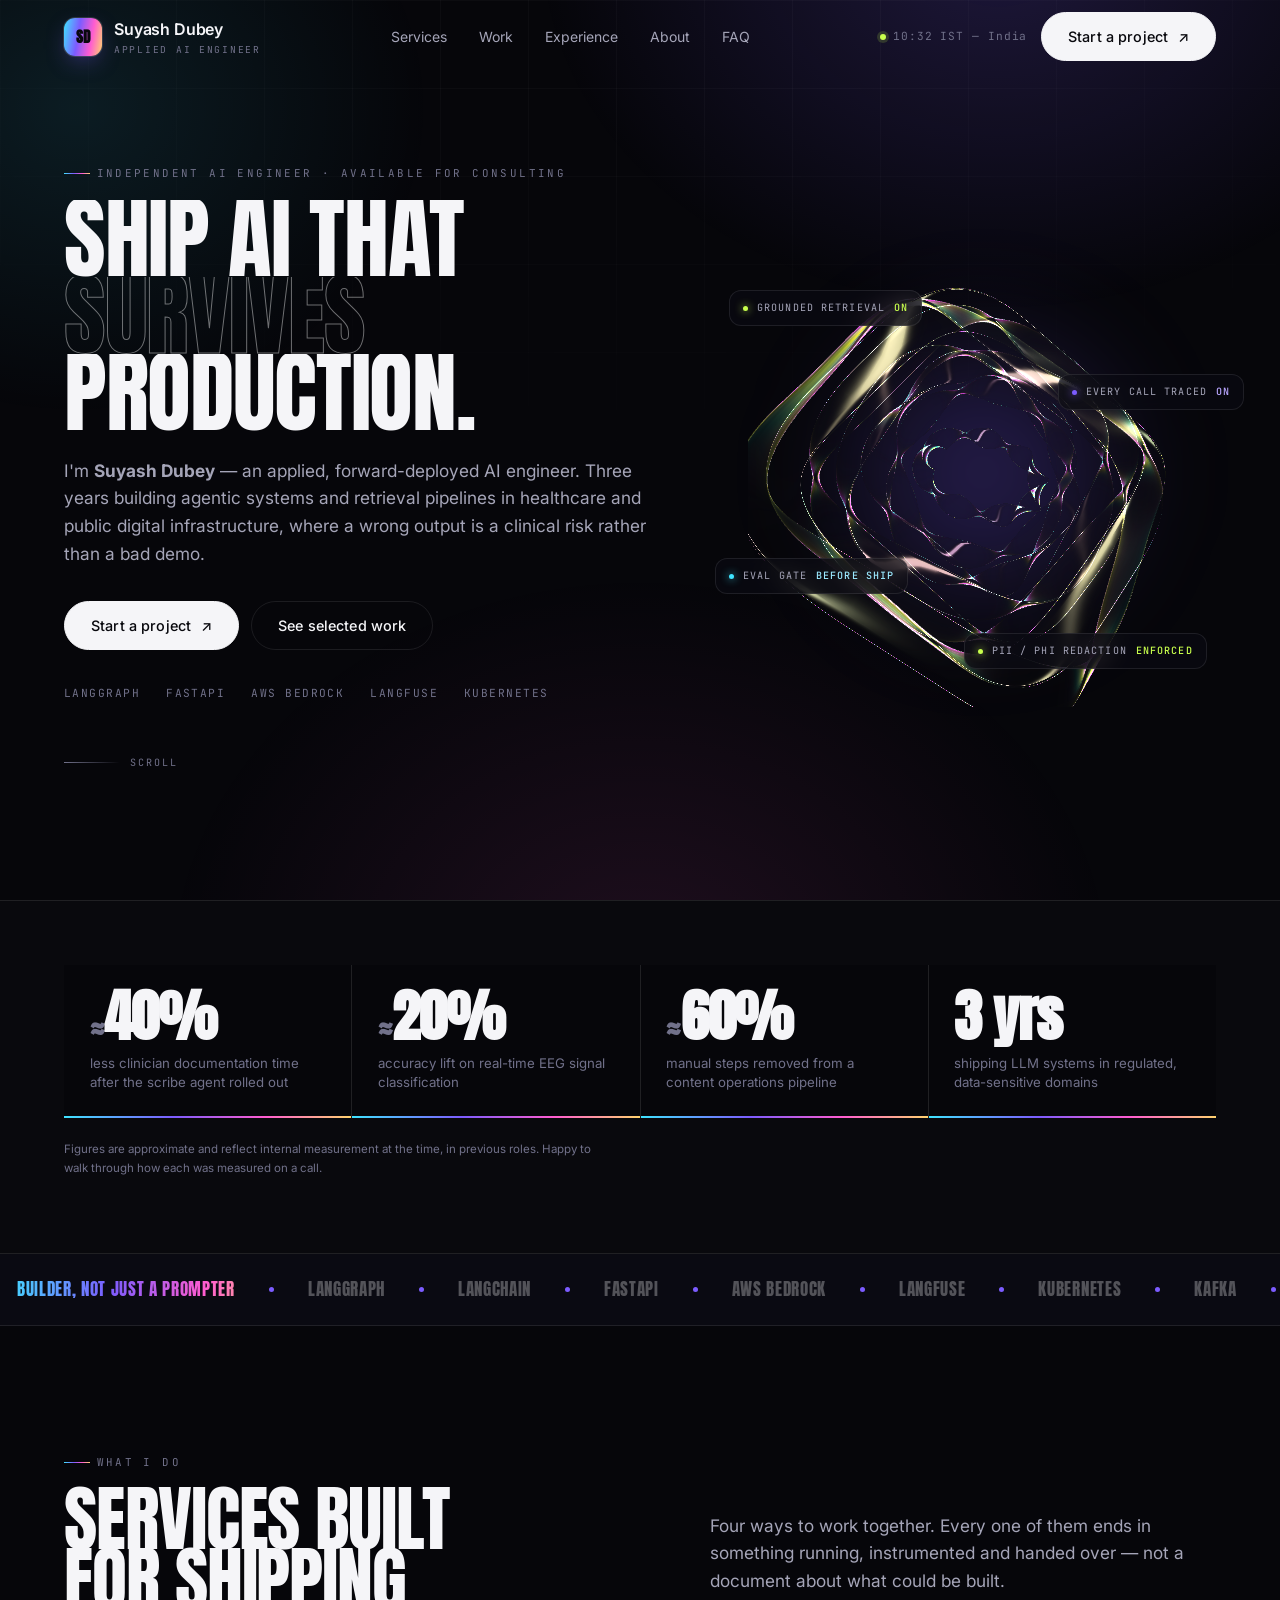
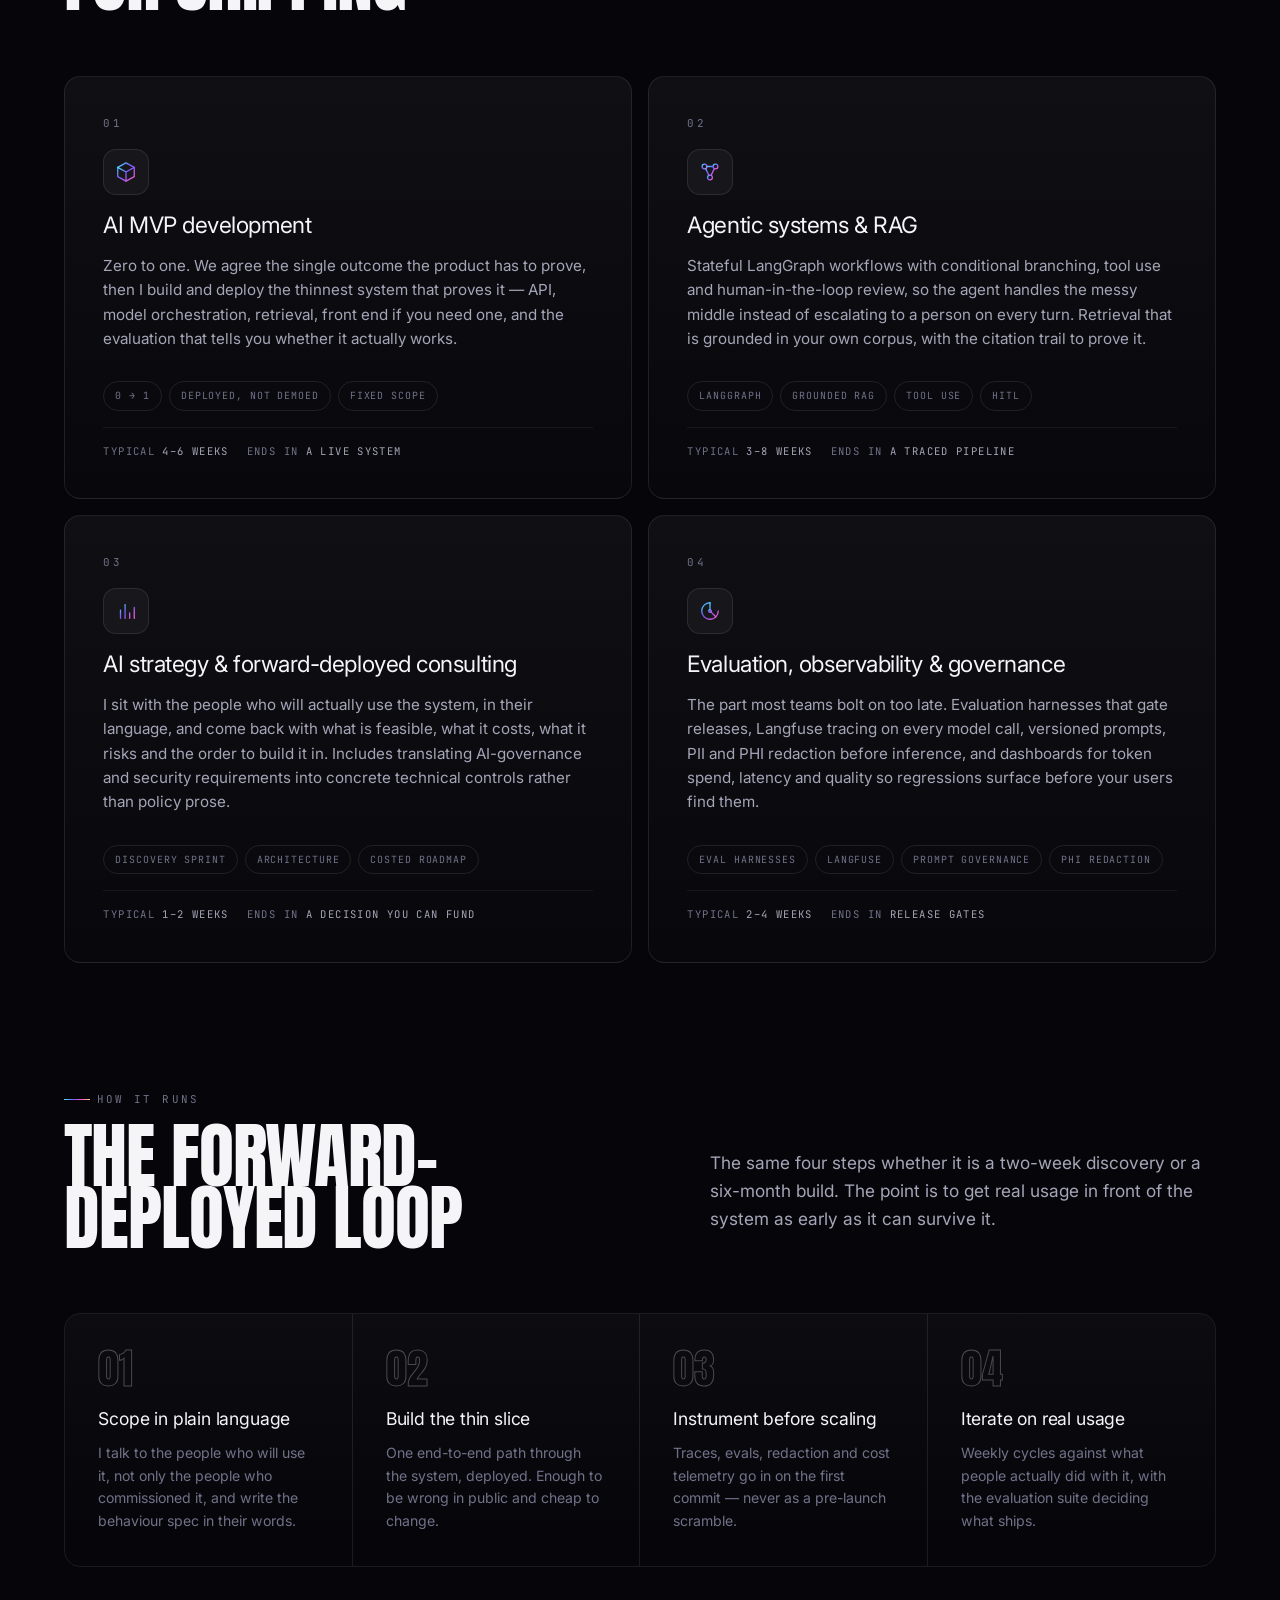
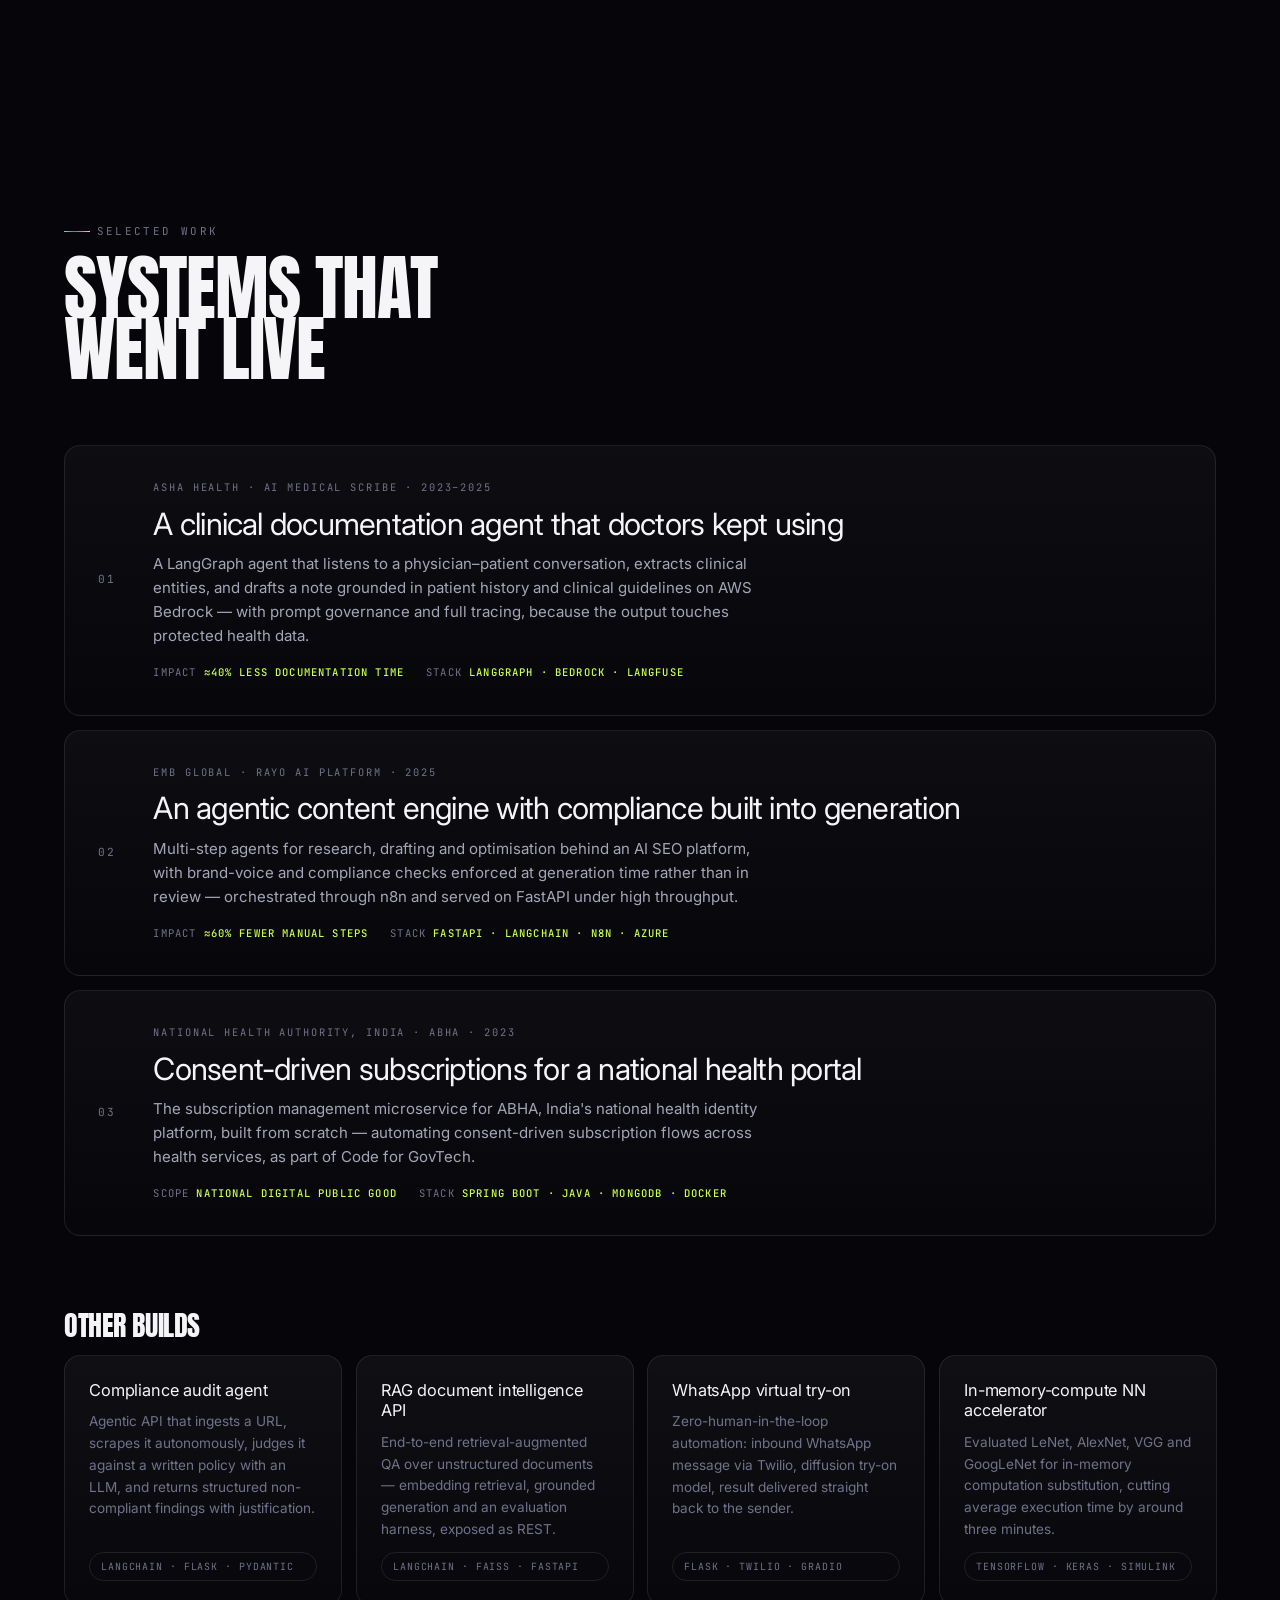
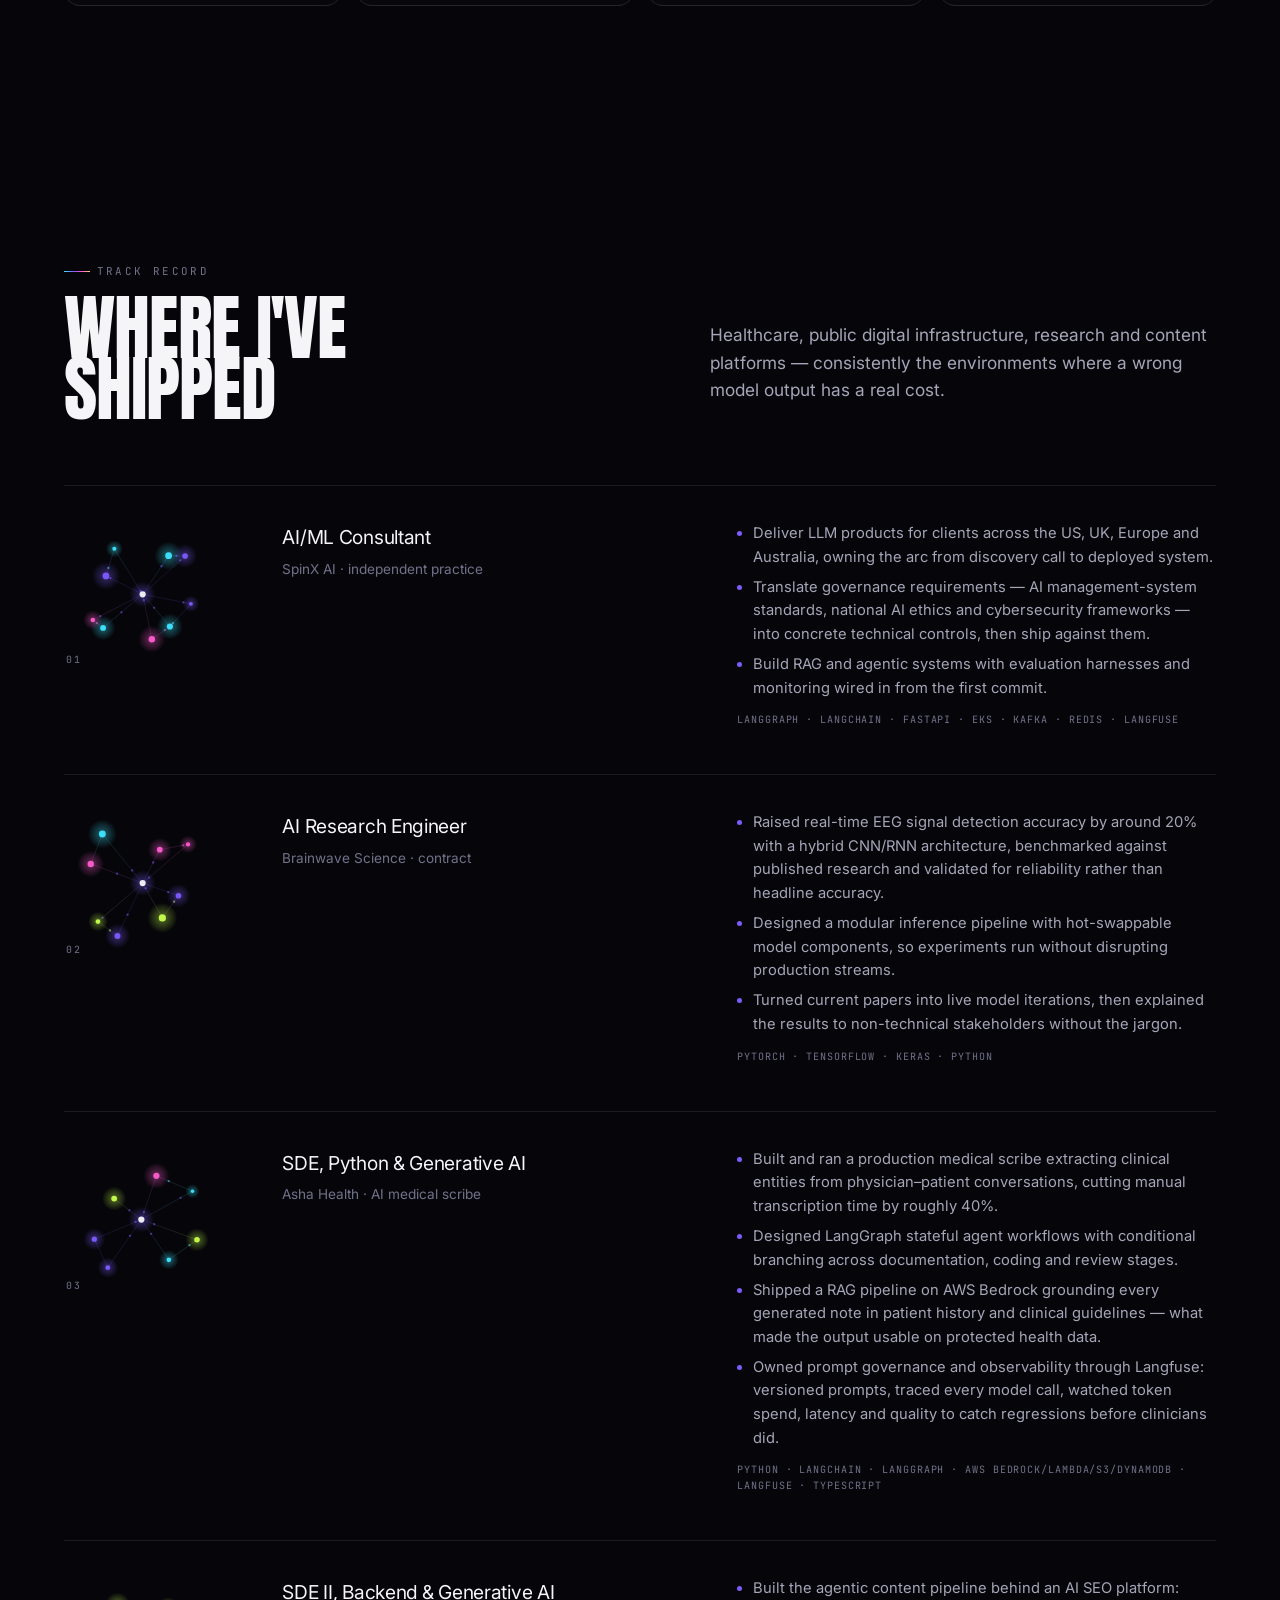
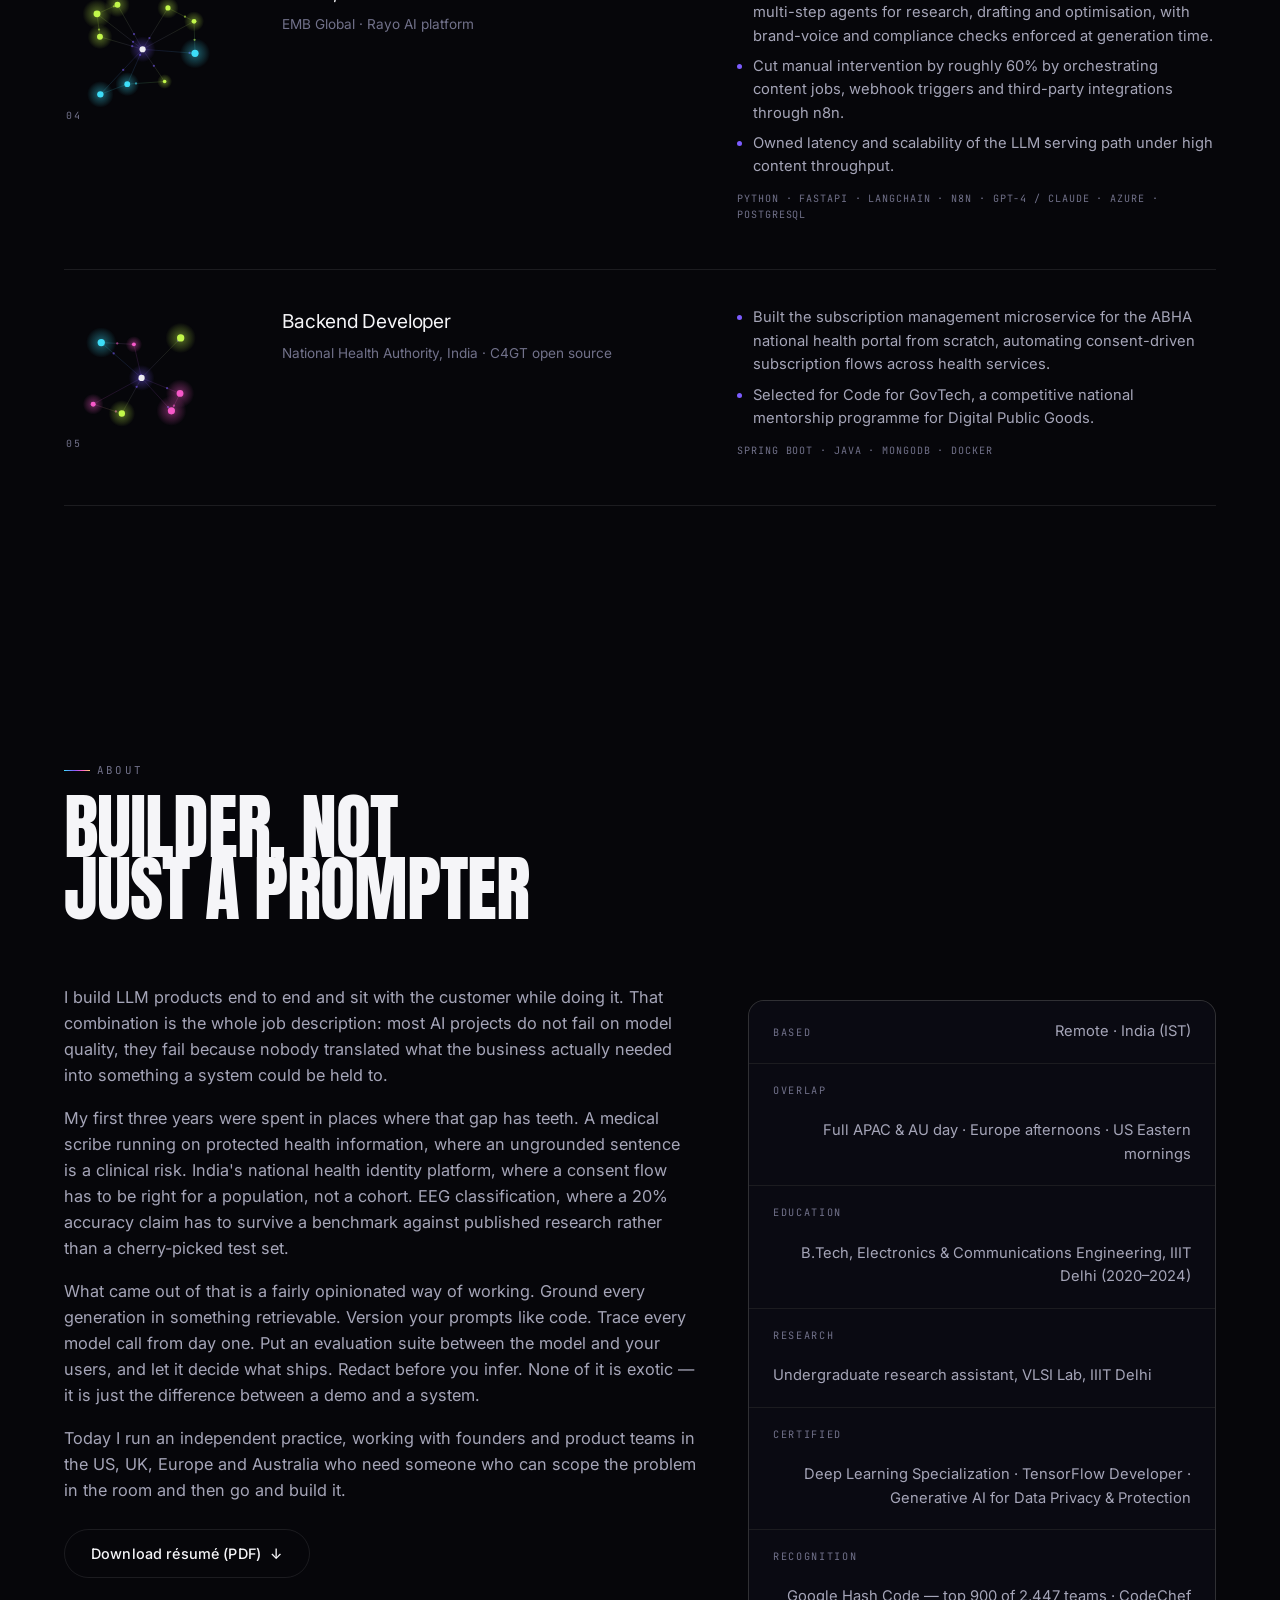
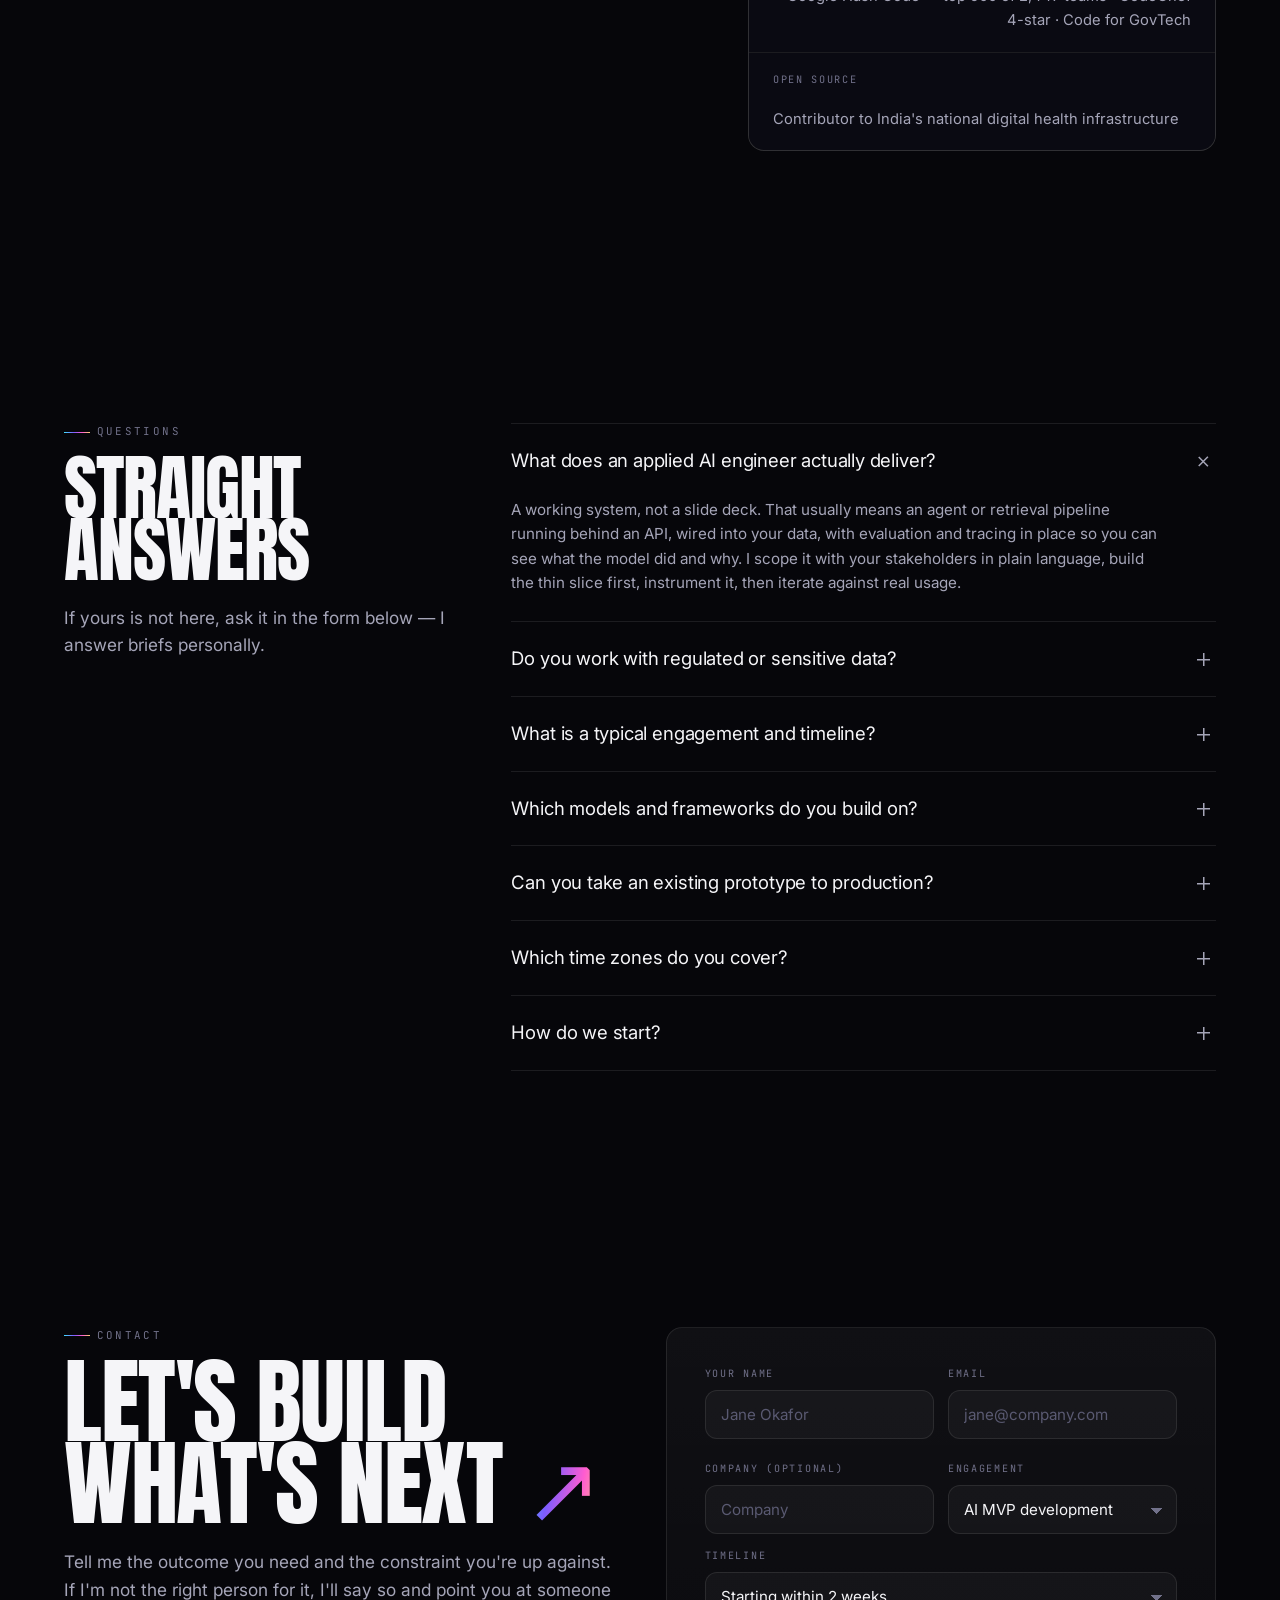
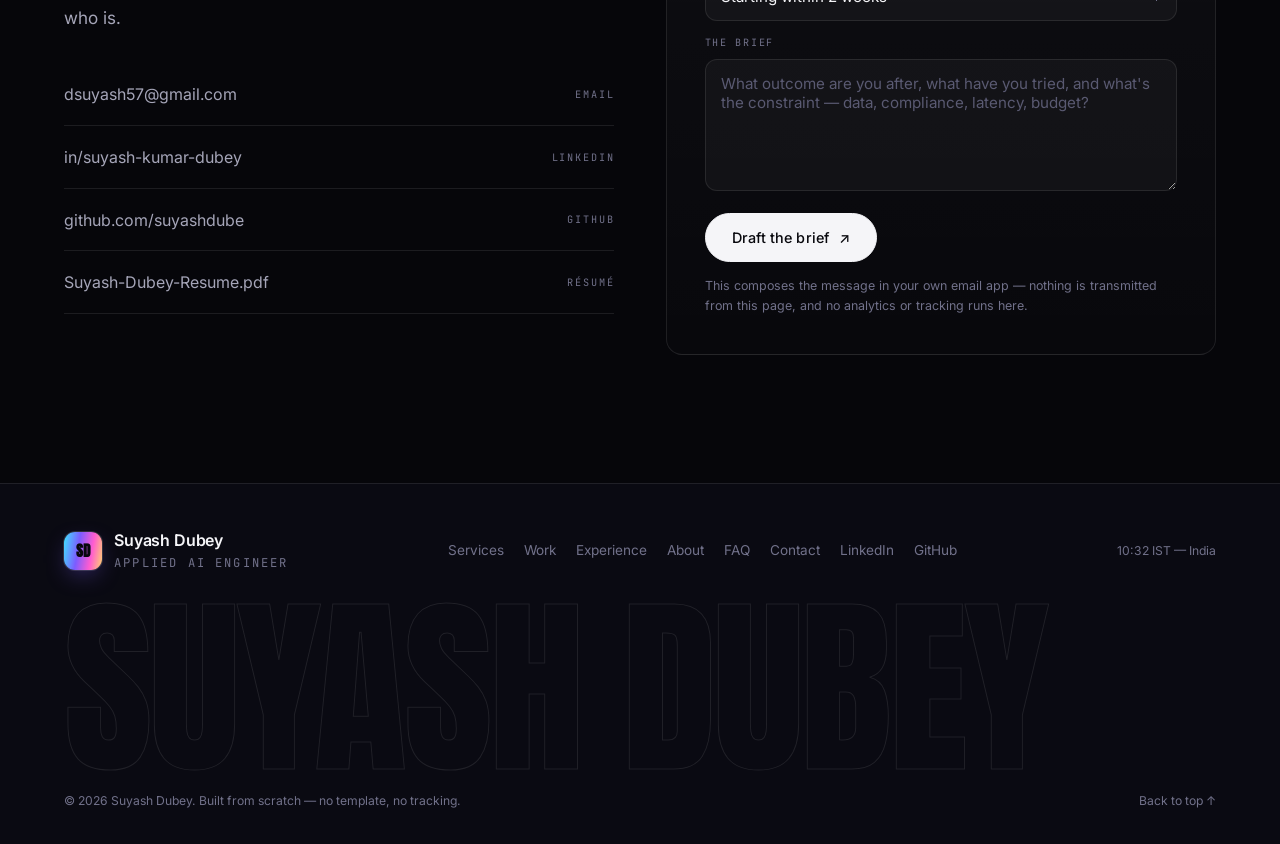
==== index.html @ 044ad674 "Personal portfolio and AI consulting site Static site, no framework or build step. WebGL hero with a" ====
<!doctype html>
<html lang="en">
<head>
<meta charset="utf-8">
<script>document.documentElement.classList.add('js')</script>
<meta name="viewport" content="width=device-width, initial-scale=1, viewport-fit=cover">
<title>Suyash Dubey — Applied AI Engineer &amp; AI Consultant</title>
<meta name="description" content="Applied AI engineer and independent consultant. I build agentic systems, RAG pipelines and AI MVPs that survive production — LangGraph, FastAPI, AWS Bedrock.">
<link rel="canonical" href="https://suyashdubey.com/">
<meta name="author" content="Suyash Dubey">
<meta name="robots" content="index, follow, max-image-preview:large, max-snippet:-1">
<meta name="theme-color" content="#06060a">

<meta property="og:type" content="website">
<meta property="og:site_name" content="Suyash Dubey">
<meta property="og:title" content="Suyash Dubey — Applied AI Engineer &amp; AI Consultant">
<meta property="og:description" content="I build agentic systems, RAG pipelines and AI MVPs that survive production. Three years shipping LLM systems in healthcare and public digital infrastructure.">
<meta property="og:url" content="https://suyashdubey.com/">
<meta property="og:image" content="https://suyashdubey.com/assets/img/og.png">
<meta property="og:image:width" content="1200">
<meta property="og:image:height" content="630">
<meta property="og:locale" content="en_US">
<meta name="twitter:card" content="summary_large_image">
<meta name="twitter:title" content="Suyash Dubey — Applied AI Engineer &amp; AI Consultant">
<meta name="twitter:description" content="Agentic systems, RAG pipelines and AI MVPs that survive production. LangGraph · FastAPI · AWS Bedrock · Langfuse.">
<meta name="twitter:image" content="https://suyashdubey.com/assets/img/og.png">

<link rel="icon" href="/assets/img/favicon.svg" type="image/svg+xml">
<link rel="apple-touch-icon" href="/assets/img/favicon.svg">
<link rel="preconnect" href="https://fonts.googleapis.com">
<link rel="preconnect" href="https://fonts.gstatic.com" crossorigin>
<link href="https://fonts.googleapis.com/css2?family=Anton&family=Inter:wght@400;500;600&family=JetBrains+Mono:wght@400;500&display=swap" rel="stylesheet">
<link rel="stylesheet" href="/assets/css/styles.css">

<script type="application/ld+json">
{
  "@context": "https://schema.org",
  "@graph": [
    {
      "@type": "Person",
      "@id": "https://suyashdubey.com/#person",
      "name": "Suyash Dubey",
      "alternateName": "Suyash Kumar Dubey",
      "givenName": "Suyash",
      "familyName": "Dubey",
      "jobTitle": "Applied / Forward-Deployed AI Engineer",
      "description": "Applied AI engineer and independent consultant building agentic systems, RAG pipelines and production LLM products.",
      "email": "mailto:dsuyash57@gmail.com",
      "url": "https://suyashdubey.com/",
      "image": "https://suyashdubey.com/assets/img/og.png",
      "sameAs": [
        "https://www.linkedin.com/in/suyash-kumar-dubey-410533211",
        "https://github.com/suyashdube"
      ],
      "alumniOf": {
        "@type": "CollegeOrUniversity",
        "name": "Indraprastha Institute of Information Technology, Delhi (IIIT Delhi)"
      },
      "knowsAbout": [
        "Large language models","AI agents","LangGraph","LangChain","Retrieval-augmented generation",
        "LLM evaluation","LLM observability","AWS Bedrock","FastAPI","Kubernetes","Prompt engineering",
        "AI governance","Healthcare AI"
      ],
      "worksFor": { "@type": "Organization", "name": "SpinX AI" },
      "address": { "@type": "PostalAddress", "addressCountry": "IN" }
    },
    {
      "@type": "WebSite",
      "@id": "https://suyashdubey.com/#website",
      "url": "https://suyashdubey.com/",
      "name": "Suyash Dubey — Applied AI Engineer",
      "inLanguage": "en",
      "publisher": { "@id": "https://suyashdubey.com/#person" }
    },
    {
      "@type": "ProfilePage",
      "@id": "https://suyashdubey.com/#profilepage",
      "url": "https://suyashdubey.com/",
      "name": "Suyash Dubey — Applied AI Engineer & AI Consultant",
      "dateModified": "2026-09-13",
      "isPartOf": { "@id": "https://suyashdubey.com/#website" },
      "mainEntity": { "@id": "https://suyashdubey.com/#person" }
    },
    {
      "@type": "ProfessionalService",
      "@id": "https://suyashdubey.com/#practice",
      "name": "Suyash Dubey — AI engineering practice",
      "description": "Independent AI engineering and consulting: AI MVP development, agentic systems and RAG, AI strategy, and LLM evaluation, observability and governance.",
      "url": "https://suyashdubey.com/#services",
      "email": "mailto:dsuyash57@gmail.com",
      "founder": { "@id": "https://suyashdubey.com/#person" },
      "areaServed": ["US","GB","EU","AU","IN","AE"],
      "availableLanguage": "en",
      "hasOfferCatalog": {
        "@type": "OfferCatalog",
        "name": "AI engineering services",
        "itemListElement": [
          { "@type": "Offer", "itemOffered": { "@type": "Service", "name": "AI MVP development", "serviceType": "AI product development", "description": "Scope, build and ship a working AI product — typically a 4 to 6 week zero-to-one engagement ending in a deployed system." } },
          { "@type": "Offer", "itemOffered": { "@type": "Service", "name": "Agentic systems and RAG engineering", "serviceType": "AI systems engineering", "description": "LangGraph state machines, tool use, human-in-the-loop review and retrieval pipelines grounded in your own data." } },
          { "@type": "Offer", "itemOffered": { "@type": "Service", "name": "AI strategy and forward-deployed consulting", "serviceType": "AI consulting", "description": "Discovery with the people who will use the system, feasibility assessment, architecture and a sequenced roadmap." } },
          { "@type": "Offer", "itemOffered": { "@type": "Service", "name": "LLM evaluation, observability and governance", "serviceType": "AI assurance", "description": "Evaluation harnesses, tracing, prompt versioning, PII and PHI redaction, and governance requirements translated into technical controls." } }
        ]
      }
    },
    {
      "@type": "FAQPage",
      "@id": "https://suyashdubey.com/#faq",
      "isPartOf": { "@id": "https://suyashdubey.com/#website" },
      "mainEntity": [
        { "@type": "Question", "name": "What does an applied AI engineer actually deliver?",
          "acceptedAnswer": { "@type": "Answer", "text": "A working system, not a slide deck. That usually means an agent or retrieval pipeline running behind an API, wired into your data, with evaluation and tracing in place so you can see what the model did and why. I scope it with your stakeholders in plain language, build the thin slice first, instrument it, then iterate against real usage." } },
        { "@type": "Question", "name": "Do you work with regulated or sensitive data?",
          "acceptedAnswer": { "@type": "Answer", "text": "Yes. I spent two years on a production medical scribe operating on protected health information, and contributed to India's national digital health infrastructure through Code for GovTech. In practice that means grounding every generated output in a retrievable source, redacting PII and PHI before it reaches a model, versioning prompts, tracing every call, and agreeing the regulatory and security constraints in writing at the start of the engagement." } },
        { "@type": "Question", "name": "What is a typical engagement and timeline?",
          "acceptedAnswer": { "@type": "Answer", "text": "Three shapes. A one to two week discovery sprint that ends in an architecture and a costed roadmap. A four to six week MVP build that ends in a deployed system your users can touch. Or an ongoing fractional engagement, typically two to three days a week, embedded with your team." } },
        { "@type": "Question", "name": "Which models and frameworks do you build on?",
          "acceptedAnswer": { "@type": "Answer", "text": "LangGraph and LangChain for orchestration, FastAPI for serving, AWS Bedrock or a direct provider API for inference, FAISS or Chroma for retrieval, and Langfuse for tracing and evaluation. I stay provider-neutral — Anthropic, OpenAI and open-weight models all have a place, and the choice should follow the evaluation results rather than the other way round." } },
        { "@type": "Question", "name": "Can you take an existing prototype to production?",
          "acceptedAnswer": { "@type": "Answer", "text": "That is most of the work I get asked for. The usual gaps are the same: no evaluation harness, no tracing, prompts that live in application code, retrieval that is not grounded, and no plan for cost or latency under load. I close those gaps and put the serving path on infrastructure that can carry it — Kubernetes, Kafka and Redis when the load genuinely demands them." } },
        { "@type": "Question", "name": "Which time zones do you cover?",
          "acceptedAnswer": { "@type": "Answer", "text": "I work remotely from India on IST. That gives a full overlap with the APAC and Australian working day, a comfortable overlap with Europe, and US Eastern mornings. Clients in the US, UK, Europe and Australia have all worked in that rhythm." } },
        { "@type": "Question", "name": "How do we start?",
          "acceptedAnswer": { "@type": "Answer", "text": "Send a short brief through the form on this page or email dsuyash57@gmail.com. If it looks like a fit, we take a 30 minute call to pressure-test the problem, and I come back with a proposed scope, a timeline and a fixed price for the first phase." } }
      ]
    }
  ]
}
</script>
</head>
<body>
<a class="skip" href="#main">Skip to content</a>
<div class="progress" aria-hidden="true"></div>

<svg width="0" height="0" style="position:absolute" aria-hidden="true" focusable="false">
  <defs>
    <linearGradient id="irisStroke" x1="0" y1="0" x2="1" y2="1">
      <stop offset="0%" stop-color="#3fe4ff"/><stop offset="45%" stop-color="#7c5cff"/><stop offset="100%" stop-color="#ff5cd0"/>
    </linearGradient>
  </defs>
</svg>

<header class="nav">
  <div class="wrap nav__in">
    <a class="brand" href="/" aria-label="Suyash Dubey — home">
      <span class="mono-badge" aria-hidden="true">SD</span>
      <span>Suyash Dubey<small>Applied AI Engineer</small></span>
    </a>
    <nav class="nav__links" aria-label="Primary">
      <a href="#services">Services</a>
      <a href="#work">Work</a>
      <a href="#experience">Experience</a>
      <a href="#about">About</a>
      <a href="#faq">FAQ</a>
    </nav>
    <div class="nav__cta">
      <span class="clock"><i aria-hidden="true"></i><span data-clock>India (IST)</span></span>
      <a class="btn btn--solid" href="#contact"><span>Start a project</span><span class="arw" aria-hidden="true">↗</span></a>
      <button class="nav__toggle" type="button" aria-label="Menu" aria-expanded="false" aria-controls="primary-nav">
        <span></span><span></span><span></span>
      </button>
    </div>
  </div>
</header>

<main id="main">

<!-- ============================ HERO ============================ -->
<section class="hero">
  <div class="wrap hero__grid">
    <div class="hero__copy">
      <p class="eyebrow">Independent AI engineer · Available for consulting</p>
      <h1 class="display">
        <span class="ln"><i>Ship AI that</i></span>
        <span class="ln"><i class="dim">survives</i></span>
        <span class="ln"><i>production.</i></span>
      </h1>
      <p class="lead hero__sub">
        I'm <strong>Suyash Dubey</strong> — an applied, forward-deployed AI engineer. Three years
        building agentic systems and retrieval pipelines in healthcare and public digital
        infrastructure, where a wrong output is a clinical risk rather than a bad demo.
      </p>
      <div class="btn-row">
        <a class="btn btn--solid" href="#contact"><span>Start a project</span><span class="arw" aria-hidden="true">↗</span></a>
        <a class="btn btn--ghost" href="#work"><span>See selected work</span></a>
      </div>
      <p class="hero__meta">
        <span>LangGraph</span><span>FastAPI</span><span>AWS Bedrock</span><span>Langfuse</span><span>Kubernetes</span>
      </p>
      <p class="cue" aria-hidden="true"><s></s> Scroll</p>
    </div>

    <div class="stage" data-prism data-mode="loading">
      <canvas aria-hidden="true"></canvas>
      <svg class="fallback" viewBox="0 0 600 600" role="img" aria-label="Abstract iridescent form of nested rotating rings, representing layered AI systems.">
        <defs>
          <linearGradient id="fg1" x1="0" y1="0" x2="1" y2="1">
            <stop offset="0%" stop-color="#3fe4ff"/><stop offset="50%" stop-color="#7c5cff"/><stop offset="100%" stop-color="#ff5cd0"/>
          </linearGradient>
          <linearGradient id="fg2" x1="1" y1="0" x2="0" y2="1">
            <stop offset="0%" stop-color="#ffd36e"/><stop offset="55%" stop-color="#ff5cd0"/><stop offset="100%" stop-color="#7c5cff"/>
          </linearGradient>
          <radialGradient id="fgGlow" cx="50%" cy="50%" r="50%">
            <stop offset="0%" stop-color="#7c5cff" stop-opacity=".45"/><stop offset="100%" stop-color="#7c5cff" stop-opacity="0"/>
          </radialGradient>
        </defs>
        <circle cx="300" cy="300" r="240" fill="url(#fgGlow)"/>
        <g fill="none" stroke-linecap="round">
          <g data-spin="1"><rect x="80" y="80" width="440" height="440" rx="150" stroke="url(#fg1)" stroke-width="10" opacity=".95"/></g>
          <g data-spin="-1.25"><rect x="112" y="112" width="376" height="376" rx="128" stroke="url(#fg2)" stroke-width="9" opacity=".9"/></g>
          <g data-spin="1.6"><rect x="146" y="146" width="308" height="308" rx="105" stroke="url(#fg1)" stroke-width="8" opacity=".85"/></g>
          <g data-spin="-2"><rect x="180" y="180" width="240" height="240" rx="82" stroke="url(#fg2)" stroke-width="7" opacity=".8"/></g>
          <g data-spin="2.5"><rect x="212" y="212" width="176" height="176" rx="60" stroke="url(#fg1)" stroke-width="6" opacity=".75"/></g>
          <g data-spin="-3.1"><rect x="244" y="244" width="112" height="112" rx="38" stroke="url(#fg2)" stroke-width="5" opacity=".7"/></g>
        </g>
      </svg>

      <span class="chip float">Grounded retrieval <b>on</b></span>
      <span class="chip chip--v float">Every call traced <b>on</b></span>
      <span class="chip chip--c float">Eval gate <b>before ship</b></span>
      <span class="chip float">PII / PHI redaction <b>enforced</b></span>
    </div>
  </div>
</section>

<!-- ============================ METRICS ============================ -->
<section class="metrics" style="padding-block:0" aria-label="Selected outcomes">
  <div class="wrap">
    <div class="metrics__grid">
      <div class="metric rv">
        <b><em>≈</em><span data-count="40" data-suffix="%">0%</span></b>
        <p>less clinician documentation time after the scribe agent rolled out</p>
      </div>
      <div class="metric rv rv-d1">
        <b><em>≈</em><span data-count="20" data-suffix="%">0%</span></b>
        <p>accuracy lift on real-time EEG signal classification</p>
      </div>
      <div class="metric rv rv-d2">
        <b><em>≈</em><span data-count="60" data-suffix="%">0%</span></b>
        <p>manual steps removed from a content operations pipeline</p>
      </div>
      <div class="metric rv rv-d3">
        <b><span data-count="3" data-suffix="">0</span> yrs</b>
        <p>shipping LLM systems in regulated, data-sensitive domains</p>
      </div>
    </div>
    <p class="footnote">Figures are approximate and reflect internal measurement at the time, in previous roles. Happy to walk through how each was measured on a call.</p>
  </div>
</section>

<!-- ============================ MARQUEE ============================ -->
<div class="marquee" aria-hidden="true">
  <div class="marquee__track">
    <span class="hi">Builder, not just a prompter</span><span>LangGraph</span><span>LangChain</span><span>FastAPI</span>
    <span>AWS Bedrock</span><span>Langfuse</span><span>Kubernetes</span><span>Kafka</span><span>PyTorch</span>
    <span>Terraform</span><span>Redis</span><span>PostgreSQL</span><span>n8n</span><span>CrewAI</span><span>FAISS</span>
  </div>
</div>

<!-- ============================ SERVICES ============================ -->
<section id="services" aria-labelledby="services-h">
  <div class="wrap">
    <div class="sec-head">
      <div>
        <p class="eyebrow rv">What I do</p>
        <h2 class="display rv rv-d1" id="services-h">Services built<br>for shipping</h2>
      </div>
      <p class="lead rv rv-d2">Four ways to work together. Every one of them ends in something running, instrumented and handed over — not a document about what could be built.</p>
    </div>

    <div class="svc">
      <article class="card card--tilt svc__item rv">
        <span class="svc__n">01</span>
        <span class="svc__ico" aria-hidden="true"><svg viewBox="0 0 24 24"><path d="M12 2 3 7v10l9 5 9-5V7z"/><path d="M12 22V12M3 7l9 5 9-5"/></svg></span>
        <h3>AI MVP development</h3>
        <p>Zero to one. We agree the single outcome the product has to prove, then I build and deploy the thinnest system that proves it — API, model orchestration, retrieval, front end if you need one, and the evaluation that tells you whether it actually works.</p>
        <div class="tags"><span class="tag">0 → 1</span><span class="tag">Deployed, not demoed</span><span class="tag">Fixed scope</span></div>
        <div class="svc__meta"><span>Typical <b>4–6 weeks</b></span><span>Ends in <b>a live system</b></span></div>
      </article>

      <article class="card card--tilt svc__item rv rv-d1">
        <span class="svc__n">02</span>
        <span class="svc__ico" aria-hidden="true"><svg viewBox="0 0 24 24"><circle cx="6" cy="6" r="2.6"/><circle cx="18" cy="6" r="2.6"/><circle cx="12" cy="18" r="2.6"/><path d="M8.6 6h6.8M7.3 8.3 10.8 15.7M16.7 8.3 13.2 15.7"/></svg></span>
        <h3>Agentic systems &amp; RAG</h3>
        <p>Stateful LangGraph workflows with conditional branching, tool use and human-in-the-loop review, so the agent handles the messy middle instead of escalating to a person on every turn. Retrieval that is grounded in your own corpus, with the citation trail to prove it.</p>
        <div class="tags"><span class="tag">LangGraph</span><span class="tag">Grounded RAG</span><span class="tag">Tool use</span><span class="tag">HITL</span></div>
        <div class="svc__meta"><span>Typical <b>3–8 weeks</b></span><span>Ends in <b>a traced pipeline</b></span></div>
      </article>

      <article class="card card--tilt svc__item rv rv-d2">
        <span class="svc__n">03</span>
        <span class="svc__ico" aria-hidden="true"><svg viewBox="0 0 24 24"><path d="M3 20h18"/><path d="M6 20V11M11 20V5M16 20v-6M21 20V8"/></svg></span>
        <h3>AI strategy &amp; forward-deployed consulting</h3>
        <p>I sit with the people who will actually use the system, in their language, and come back with what is feasible, what it costs, what it risks and the order to build it in. Includes translating AI-governance and security requirements into concrete technical controls rather than policy prose.</p>
        <div class="tags"><span class="tag">Discovery sprint</span><span class="tag">Architecture</span><span class="tag">Costed roadmap</span></div>
        <div class="svc__meta"><span>Typical <b>1–2 weeks</b></span><span>Ends in <b>a decision you can fund</b></span></div>
      </article>

      <article class="card card--tilt svc__item rv rv-d3">
        <span class="svc__n">04</span>
        <span class="svc__ico" aria-hidden="true"><svg viewBox="0 0 24 24"><path d="M12 3a9 9 0 1 0 9 9"/><path d="M12 3v9l6.4 6.4"/><circle cx="12" cy="12" r="1.4"/></svg></span>
        <h3>Evaluation, observability &amp; governance</h3>
        <p>The part most teams bolt on too late. Evaluation harnesses that gate releases, Langfuse tracing on every model call, versioned prompts, PII and PHI redaction before inference, and dashboards for token spend, latency and quality so regressions surface before your users find them.</p>
        <div class="tags"><span class="tag">Eval harnesses</span><span class="tag">Langfuse</span><span class="tag">Prompt governance</span><span class="tag">PHI redaction</span></div>
        <div class="svc__meta"><span>Typical <b>2–4 weeks</b></span><span>Ends in <b>release gates</b></span></div>
      </article>
    </div>
  </div>
</section>

<!-- ============================ PROCESS ============================ -->
<section aria-labelledby="process-h" style="padding-top:0">
  <div class="wrap">
    <div class="sec-head">
      <div>
        <p class="eyebrow rv">How it runs</p>
        <h2 class="display rv rv-d1" id="process-h">The forward-<br>deployed loop</h2>
      </div>
      <p class="lead rv rv-d2">The same four steps whether it is a two-week discovery or a six-month build. The point is to get real usage in front of the system as early as it can survive it.</p>
    </div>
    <div class="process rv">
      <div class="step"><div class="step__n">01</div><h3>Scope in plain language</h3><p>I talk to the people who will use it, not only the people who commissioned it, and write the behaviour spec in their words.</p></div>
      <div class="step"><div class="step__n">02</div><h3>Build the thin slice</h3><p>One end-to-end path through the system, deployed. Enough to be wrong in public and cheap to change.</p></div>
      <div class="step"><div class="step__n">03</div><h3>Instrument before scaling</h3><p>Traces, evals, redaction and cost telemetry go in on the first commit — never as a pre-launch scramble.</p></div>
      <div class="step"><div class="step__n">04</div><h3>Iterate on real usage</h3><p>Weekly cycles against what people actually did with it, with the evaluation suite deciding what ships.</p></div>
    </div>
  </div>
</section>

<!-- ============================ WORK ============================ -->
<section id="work" aria-labelledby="work-h">
  <div class="wrap">
    <div class="sec-head">
      <div>
        <p class="eyebrow rv">Selected work</p>
        <h2 class="display rv rv-d1" id="work-h">Systems that<br>went live</h2>
      </div>
    </div>

    <div class="work">
      <a class="work__row rv" href="/work/clinical-documentation-agent.html">
        <span class="work__idx">01</span>
        <span class="work__body">
          <span class="org">Asha Health · AI medical scribe · 2023–2025</span>
          <h3>A clinical documentation agent that doctors kept using</h3>
          <p>A LangGraph agent that listens to a physician–patient conversation, extracts clinical entities, and drafts a note grounded in patient history and clinical guidelines on AWS Bedrock — with prompt governance and full tracing, because the output touches protected health data.</p>
          <span class="work__stat"><span>Impact <b>≈40% less documentation time</b></span><span>Stack <b>LangGraph · Bedrock · Langfuse</b></span></span>
        </span>
      </a>

      <a class="work__row rv rv-d1" href="/work/agentic-content-engine.html">
        <span class="work__idx">02</span>
        <span class="work__body">
          <span class="org">EMB Global · Rayo AI platform · 2025</span>
          <h3>An agentic content engine with compliance built into generation</h3>
          <p>Multi-step agents for research, drafting and optimisation behind an AI SEO platform, with brand-voice and compliance checks enforced at generation time rather than in review — orchestrated through n8n and served on FastAPI under high throughput.</p>
          <span class="work__stat"><span>Impact <b>≈60% fewer manual steps</b></span><span>Stack <b>FastAPI · LangChain · n8n · Azure</b></span></span>
        </span>
      </a>

      <a class="work__row rv rv-d2" href="/work/national-health-subscription-service.html">
        <span class="work__idx">03</span>
        <span class="work__body">
          <span class="org">National Health Authority, India · ABHA · 2023</span>
          <h3>Consent-driven subscriptions for a national health portal</h3>
          <p>The subscription management microservice for ABHA, India's national health identity platform, built from scratch — automating consent-driven subscription flows across health services, as part of Code for GovTech.</p>
          <span class="work__stat"><span>Scope <b>National digital public good</b></span><span>Stack <b>Spring Boot · Java · MongoDB · Docker</b></span></span>
        </span>
      </a>
    </div>

    <h3 class="display rv" style="margin-top:clamp(48px,6vw,88px);font-size:clamp(1.4rem,2.2vw,2rem)">Other builds</h3>
    <div class="builds">
      <article class="card card--tilt build rv"><h4>Compliance audit agent</h4><p>Agentic API that ingests a URL, scrapes it autonomously, judges it against a written policy with an LLM, and returns structured non-compliant findings with justification.</p><span class="tag">LangChain · Flask · Pydantic</span></article>
      <article class="card card--tilt build rv rv-d1"><h4>RAG document intelligence API</h4><p>End-to-end retrieval-augmented QA over unstructured documents — embedding retrieval, grounded generation and an evaluation harness, exposed as REST.</p><span class="tag">LangChain · FAISS · FastAPI</span></article>
      <article class="card card--tilt build rv rv-d2"><h4>WhatsApp virtual try-on</h4><p>Zero-human-in-the-loop automation: inbound WhatsApp message via Twilio, diffusion try-on model, result delivered straight back to the sender.</p><span class="tag">Flask · Twilio · Gradio</span></article>
      <article class="card card--tilt build rv rv-d3"><h4>In-memory-compute NN accelerator</h4><p>Evaluated LeNet, AlexNet, VGG and GoogLeNet for in-memory computation substitution, cutting average execution time by around three minutes.</p><span class="tag">TensorFlow · Keras · Simulink</span></article>
    </div>
  </div>
</section>

<!-- ============================ EXPERIENCE ============================ -->
<section id="experience" aria-labelledby="xp-h">
  <div class="wrap">
    <div class="sec-head">
      <div>
        <p class="eyebrow rv">Track record</p>
        <h2 class="display rv rv-d1" id="xp-h">Where I've<br>shipped</h2>
      </div>
      <p class="lead rv rv-d2">Healthcare, public digital infrastructure, research and content platforms — consistently the environments where a wrong model output has a real cost.</p>
    </div>

    <div class="xp rv">
      <article class="xp__row">
        <div class="xp__glyph"><canvas data-glyph="0" aria-hidden="true"></canvas><span class="xp__glyph-n" aria-hidden="true">01</span></div>
        <div class="xp__what"><h3>AI/ML Consultant</h3><span class="org">SpinX AI · independent practice</span></div>
        <div class="xp__desc">
          <ul>
            <li>Deliver LLM products for clients across the US, UK, Europe and Australia, owning the arc from discovery call to deployed system.</li>
            <li>Translate governance requirements — AI management-system standards, national AI ethics and cybersecurity frameworks — into concrete technical controls, then ship against them.</li>
            <li>Build RAG and agentic systems with evaluation harnesses and monitoring wired in from the first commit.</li>
          </ul>
          <p class="stackline">LangGraph · LangChain · FastAPI · EKS · Kafka · Redis · Langfuse</p>
        </div>
      </article>

      <article class="xp__row">
        <div class="xp__glyph"><canvas data-glyph="1" aria-hidden="true"></canvas><span class="xp__glyph-n" aria-hidden="true">02</span></div>
        <div class="xp__what"><h3>AI Research Engineer</h3><span class="org">Brainwave Science · contract</span></div>
        <div class="xp__desc">
          <ul>
            <li>Raised real-time EEG signal detection accuracy by around 20% with a hybrid CNN/RNN architecture, benchmarked against published research and validated for reliability rather than headline accuracy.</li>
            <li>Designed a modular inference pipeline with hot-swappable model components, so experiments run without disrupting production streams.</li>
            <li>Turned current papers into live model iterations, then explained the results to non-technical stakeholders without the jargon.</li>
          </ul>
          <p class="stackline">PyTorch · TensorFlow · Keras · Python</p>
        </div>
      </article>

      <article class="xp__row">
        <div class="xp__glyph"><canvas data-glyph="2" aria-hidden="true"></canvas><span class="xp__glyph-n" aria-hidden="true">03</span></div>
        <div class="xp__what"><h3>SDE, Python &amp; Generative AI</h3><span class="org">Asha Health · AI medical scribe</span></div>
        <div class="xp__desc">
          <ul>
            <li>Built and ran a production medical scribe extracting clinical entities from physician–patient conversations, cutting manual transcription time by roughly 40%.</li>
            <li>Designed LangGraph stateful agent workflows with conditional branching across documentation, coding and review stages.</li>
            <li>Shipped a RAG pipeline on AWS Bedrock grounding every generated note in patient history and clinical guidelines — what made the output usable on protected health data.</li>
            <li>Owned prompt governance and observability through Langfuse: versioned prompts, traced every model call, watched token spend, latency and quality to catch regressions before clinicians did.</li>
          </ul>
          <p class="stackline">Python · LangChain · LangGraph · AWS Bedrock/Lambda/S3/DynamoDB · Langfuse · TypeScript</p>
        </div>
      </article>

      <article class="xp__row">
        <div class="xp__glyph"><canvas data-glyph="3" aria-hidden="true"></canvas><span class="xp__glyph-n" aria-hidden="true">04</span></div>
        <div class="xp__what"><h3>SDE II, Backend &amp; Generative AI</h3><span class="org">EMB Global · Rayo AI platform</span></div>
        <div class="xp__desc">
          <ul>
            <li>Built the agentic content pipeline behind an AI SEO platform: multi-step agents for research, drafting and optimisation, with brand-voice and compliance checks enforced at generation time.</li>
            <li>Cut manual intervention by roughly 60% by orchestrating content jobs, webhook triggers and third-party integrations through n8n.</li>
            <li>Owned latency and scalability of the LLM serving path under high content throughput.</li>
          </ul>
          <p class="stackline">Python · FastAPI · LangChain · n8n · GPT-4 / Claude · Azure · PostgreSQL</p>
        </div>
      </article>

      <article class="xp__row">
        <div class="xp__glyph"><canvas data-glyph="4" aria-hidden="true"></canvas><span class="xp__glyph-n" aria-hidden="true">05</span></div>
        <div class="xp__what"><h3>Backend Developer</h3><span class="org">National Health Authority, India · C4GT open source</span></div>
        <div class="xp__desc">
          <ul>
            <li>Built the subscription management microservice for the ABHA national health portal from scratch, automating consent-driven subscription flows across health services.</li>
            <li>Selected for Code for GovTech, a competitive national mentorship programme for Digital Public Goods.</li>
          </ul>
          <p class="stackline">Spring Boot · Java · MongoDB · Docker</p>
        </div>
      </article>
    </div>
  </div>
</section>

<!-- ============================ ABOUT ============================ -->
<section id="about" aria-labelledby="about-h">
  <div class="wrap">
    <div class="sec-head">
      <div>
        <p class="eyebrow rv">About</p>
        <h2 class="display rv rv-d1" id="about-h">Builder, not<br>just a prompter</h2>
      </div>
    </div>
    <div class="about">
      <div class="rv">
        <p>I build LLM products end to end and sit with the customer while doing it. That combination is the whole job description: most AI projects do not fail on model quality, they fail because nobody translated what the business actually needed into something a system could be held to.</p>
        <p>My first three years were spent in places where that gap has teeth. A medical scribe running on protected health information, where an ungrounded sentence is a clinical risk. India's national health identity platform, where a consent flow has to be right for a population, not a cohort. EEG classification, where a 20% accuracy claim has to survive a benchmark against published research rather than a cherry-picked test set.</p>
        <p>What came out of that is a fairly opinionated way of working. Ground every generation in something retrievable. Version your prompts like code. Trace every model call from day one. Put an evaluation suite between the model and your users, and let it decide what ships. Redact before you infer. None of it is exotic — it is just the difference between a demo and a system.</p>
        <p>Today I run an independent practice, working with founders and product teams in the US, UK, Europe and Australia who need someone who can scope the problem in the room and then go and build it.</p>
        <div class="btn-row" style="margin-top:26px">
          <a class="btn btn--ghost" href="/resume/Suyash-Dubey-Resume.pdf" download><span>Download résumé (PDF)</span><span class="arw" aria-hidden="true">↓</span></a>
        </div>
      </div>
      <dl class="facts rv rv-d2">
        <div class="fact"><dt>Based</dt><dd>Remote · India (IST)</dd></div>
        <div class="fact"><dt>Overlap</dt><dd>Full APAC &amp; AU day · Europe afternoons · US Eastern mornings</dd></div>
        <div class="fact"><dt>Education</dt><dd>B.Tech, Electronics &amp; Communications Engineering, IIIT Delhi (2020–2024)</dd></div>
        <div class="fact"><dt>Research</dt><dd>Undergraduate research assistant, VLSI Lab, IIIT Delhi</dd></div>
        <div class="fact"><dt>Certified</dt><dd>Deep Learning Specialization · TensorFlow Developer · Generative AI for Data Privacy &amp; Protection</dd></div>
        <div class="fact"><dt>Recognition</dt><dd>Google Hash Code — top 900 of 2,447 teams · CodeChef 4-star · Code for GovTech</dd></div>
        <div class="fact"><dt>Open source</dt><dd>Contributor to India's national digital health infrastructure</dd></div>
      </dl>
    </div>
  </div>
</section>

<!-- ============================ FAQ ============================ -->
<section id="faq" aria-labelledby="faq-h">
  <div class="wrap">
    <div class="faq">
      <div>
        <p class="eyebrow rv">Questions</p>
        <h2 class="display rv rv-d1" id="faq-h">Straight<br>answers</h2>
        <p class="lead rv rv-d2" style="margin-top:22px">If yours is not here, ask it in the form below — I answer briefs personally.</p>
      </div>
      <div class="qa rv rv-d1">
        <details open>
          <summary>What does an applied AI engineer actually deliver?</summary>
          <div class="ans"><p>A working system, not a slide deck. That usually means an agent or retrieval pipeline running behind an API, wired into your data, with evaluation and tracing in place so you can see what the model did and why. I scope it with your stakeholders in plain language, build the thin slice first, instrument it, then iterate against real usage.</p></div>
        </details>
        <details>
          <summary>Do you work with regulated or sensitive data?</summary>
          <div class="ans"><p>Yes. I spent two years on a production medical scribe operating on protected health information, and contributed to India's national digital health infrastructure through Code for GovTech.</p><p>In practice that means grounding every generated output in a retrievable source, redacting PII and PHI before it reaches a model, versioning prompts, tracing every call, and agreeing the regulatory and security constraints in writing at the start of the engagement.</p></div>
        </details>
        <details>
          <summary>What is a typical engagement and timeline?</summary>
          <div class="ans"><p>Three shapes. A <strong>one to two week discovery sprint</strong> that ends in an architecture and a costed roadmap. A <strong>four to six week MVP build</strong> that ends in a deployed system your users can touch. Or an <strong>ongoing fractional engagement</strong>, typically two to three days a week, embedded with your team.</p></div>
        </details>
        <details>
          <summary>Which models and frameworks do you build on?</summary>
          <div class="ans"><p>LangGraph and LangChain for orchestration, FastAPI for serving, AWS Bedrock or a direct provider API for inference, FAISS or Chroma for retrieval, and Langfuse for tracing and evaluation.</p><p>I stay provider-neutral — Anthropic, OpenAI and open-weight models all have a place, and the choice should follow the evaluation results rather than the other way round.</p></div>
        </details>
        <details>
          <summary>Can you take an existing prototype to production?</summary>
          <div class="ans"><p>That is most of the work I get asked for. The gaps are usually the same: no evaluation harness, no tracing, prompts living in application code, retrieval that is not really grounded, and no plan for cost or latency under load. I close those, then put the serving path on infrastructure that can carry it — Kubernetes, Kafka and Redis when the load genuinely demands them.</p></div>
        </details>
        <details>
          <summary>Which time zones do you cover?</summary>
          <div class="ans"><p>I work remotely from India on IST. That gives a full overlap with the APAC and Australian working day, a comfortable overlap with Europe, and US Eastern mornings. Clients in the US, UK, Europe and Australia have all worked in that rhythm.</p></div>
        </details>
        <details>
          <summary>How do we start?</summary>
          <div class="ans"><p>Send a short brief through the form below, or email <a href="mailto:dsuyash57@gmail.com" style="text-decoration:underline">dsuyash57@gmail.com</a>. If it looks like a fit, we take a 30 minute call to pressure-test the problem, and I come back with a proposed scope, a timeline and a fixed price for the first phase.</p></div>
        </details>
      </div>
    </div>
  </div>
</section>

<!-- ============================ CONTACT ============================ -->
<section id="contact" class="contact" aria-labelledby="contact-h">
  <div class="wrap contact__grid">
    <div>
      <p class="eyebrow rv">Contact</p>
      <h2 class="display rv rv-d1" id="contact-h">Let's build<br>what's next <span class="iris-text">↗</span></h2>
      <p class="lead rv rv-d2" style="margin-top:24px">Tell me the outcome you need and the constraint you're up against. If I'm not the right person for it, I'll say so and point you at someone who is.</p>
      <div class="contact__links rv rv-d3">
        <a class="clink" href="mailto:dsuyash57@gmail.com"><span>dsuyash57@gmail.com</span><em>Email</em></a>
        <a class="clink" href="https://www.linkedin.com/in/suyash-kumar-dubey-410533211" rel="me noopener" target="_blank"><span>in/suyash-kumar-dubey</span><em>LinkedIn</em></a>
        <a class="clink" href="https://github.com/suyashdube" rel="me noopener" target="_blank"><span>github.com/suyashdube</span><em>GitHub</em></a>
        <a class="clink" href="/resume/Suyash-Dubey-Resume.pdf" download><span>Suyash-Dubey-Resume.pdf</span><em>Résumé</em></a>
      </div>
    </div>

    <form id="brief" class="card rv rv-d2" style="padding:clamp(24px,3vw,38px)" data-to="dsuyash57@gmail.com" novalidate>
      <div class="f-row">
        <div class="field"><label for="f-name">Your name</label><input id="f-name" name="name" type="text" autocomplete="name" placeholder="Jane Okafor" required><span class="err"></span></div>
        <div class="field"><label for="f-email">Email</label><input id="f-email" name="email" type="email" autocomplete="email" placeholder="jane@company.com" required><span class="err"></span></div>
      </div>
      <div class="f-row">
        <div class="field"><label for="f-company">Company <span class="muted">(optional)</span></label><input id="f-company" name="company" type="text" autocomplete="organization" placeholder="Company"></div>
        <div class="field"><label for="f-eng">Engagement</label>
          <select id="f-eng" name="engagement">
            <option>AI MVP development</option>
            <option>Agentic systems &amp; RAG</option>
            <option>AI strategy / discovery sprint</option>
            <option>Evaluation, observability &amp; governance</option>
            <option>Fractional AI engineer</option>
            <option>Not sure yet</option>
          </select>
        </div>
      </div>
      <div class="field"><label for="f-time">Timeline</label>
        <select id="f-time" name="timeline">
          <option>Starting within 2 weeks</option>
          <option>Within a month</option>
          <option>This quarter</option>
          <option>Exploring / no date yet</option>
        </select>
      </div>
      <div class="field"><label for="f-msg">The brief</label><textarea id="f-msg" name="message" placeholder="What outcome are you after, what have you tried, and what's the constraint — data, compliance, latency, budget?" required></textarea><span class="err"></span></div>
      <button class="btn btn--solid" type="submit" style="align-self:flex-start"><span>Draft the brief</span><span class="arw" aria-hidden="true">↗</span></button>
      <p class="form-note">This composes the message in your own email app — nothing is transmitted from this page, and no analytics or tracking runs here.</p>
      <div class="form-status" role="status" aria-live="polite">
        <p class="form-status__lead"></p>
        <div class="form-status__acts">
          <a class="btn btn--solid" data-act="mail" href="#"><span>Open my email app</span><span class="arw" aria-hidden="true">↗</span></a>
          <a class="btn btn--ghost" data-act="gmail" href="#" target="_blank" rel="noopener"><span>Open in Gmail</span></a>
          <button class="btn btn--ghost" type="button" data-act="copy"><span>Copy the brief</span></button>
        </div>
        <p class="form-status__addr">Or write to <a href="mailto:dsuyash57@gmail.com">dsuyash57@gmail.com</a> directly.</p>
      </div>
    </form>
  </div>
</section>

</main>

<footer>
  <div class="wrap">
    <div class="foot">
      <a class="brand" href="/"><span class="mono-badge" aria-hidden="true">SD</span><span>Suyash Dubey<small>Applied AI Engineer</small></span></a>
      <nav aria-label="Footer">
        <a href="#services">Services</a><a href="#work">Work</a><a href="#experience">Experience</a>
        <a href="#about">About</a><a href="#faq">FAQ</a><a href="#contact">Contact</a>
        <a href="https://www.linkedin.com/in/suyash-kumar-dubey-410533211" rel="me noopener" target="_blank">LinkedIn</a>
        <a href="https://github.com/suyashdube" rel="me noopener" target="_blank">GitHub</a>
      </nav>
      <small><span data-clock>India (IST)</span></small>
    </div>
    <div class="big-mark" aria-hidden="true">Suyash Dubey</div>
    <div class="foot" style="margin-top:26px">
      <small>© <span id="yr">2026</span> Suyash Dubey. Built from scratch — no template, no tracking.</small>
      <small><a href="#main">Back to top ↑</a></small>
    </div>
  </div>
</footer>

<script>document.getElementById('yr').textContent=new Date().getFullYear();</script>
<script src="/assets/js/prism.js" defer></script>
<script src="/assets/js/main.js" defer></script>
</body>
</html>
---- assets/css/styles.css ----
/* ============================================================
   Suyash Dubey — Applied AI Engineer
   Design system: dark iridescent / oversized condensed display
   ============================================================ */

:root{
  --bg:#06060a;
  --bg-2:#0a0a12;
  --bg-3:#0e0e18;
  --line:rgba(255,255,255,.09);
  --line-2:rgba(255,255,255,.055);
  --fg:#f5f5f8;
  --fg-dim:#a5a5b8;
  --fg-mute:#71718a;

  --violet:#7c5cff;
  --cyan:#3fe4ff;
  --magenta:#ff5cd0;
  --lime:#c8ff4d;

  --grad-iris:linear-gradient(100deg,#3fe4ff 0%,#7c5cff 38%,#ff5cd0 70%,#ffd36e 100%);

  --font-display:"Anton",'Arial Narrow',Impact,system-ui,sans-serif;
  --font-body:"Inter",-apple-system,BlinkMacSystemFont,"Segoe UI",Roboto,Helvetica,Arial,sans-serif;
  --font-mono:"JetBrains Mono",ui-monospace,SFMono-Regular,Menlo,Consolas,monospace;

  --pad:clamp(20px,5vw,72px);
  --maxw:1380px;
  --r:16px;
  --ease:cubic-bezier(.22,1,.36,1);
}

*,*::before,*::after{box-sizing:border-box}
html{-webkit-text-size-adjust:100%;scroll-behavior:smooth}
@media (prefers-reduced-motion:reduce){html{scroll-behavior:auto}}

body{
  margin:0;
  background:var(--bg);
  color:var(--fg);
  font-family:var(--font-body);
  font-size:16px;
  line-height:1.6;
  -webkit-font-smoothing:antialiased;
  overflow-x:hidden;
}

/* ambient field ------------------------------------------------ */
body::before{
  content:"";position:fixed;inset:0;z-index:0;pointer-events:none;
  background:
    radial-gradient(58vw 46vw at 78% -6%, rgba(124,92,255,.20), transparent 62%),
    radial-gradient(46vw 40vw at 6% 12%, rgba(63,228,255,.10), transparent 60%),
    radial-gradient(60vw 50vw at 50% 108%, rgba(255,92,208,.10), transparent 62%);
}
body::after{
  content:"";position:fixed;inset:0;z-index:0;pointer-events:none;opacity:.5;
  background-image:linear-gradient(var(--line-2) 1px,transparent 1px),linear-gradient(90deg,var(--line-2) 1px,transparent 1px);
  background-size:88px 88px;
  mask-image:radial-gradient(ellipse 100% 70% at 50% 0%,#000 20%,transparent 80%);
  -webkit-mask-image:radial-gradient(ellipse 100% 70% at 50% 0%,#000 20%,transparent 80%);
}
main,header,footer{position:relative;z-index:1}

/* type --------------------------------------------------------- */
h1,h2,h3,h4{margin:0;font-weight:400;letter-spacing:-.02em}
.display{
  font-family:var(--font-display);
  text-transform:uppercase;
  line-height:.86;
  letter-spacing:-.015em;
  font-weight:400;
}
h1.display{font-size:clamp(2.5rem,7vw,7.2rem);overflow-wrap:normal;hyphens:none}
h2.display{font-size:clamp(2.2rem,5.6vw,5rem)}
h3.display{font-size:clamp(1.5rem,2.4vw,2.3rem)}
p{margin:0 0 1em}
a{color:inherit;text-decoration:none}

.eyebrow{
  font-family:var(--font-mono);
  font-size:.68rem;
  letter-spacing:.22em;
  text-transform:uppercase;
  color:var(--fg-mute);
  display:flex;align-items:center;gap:.6em;
  margin:0 0 1.1rem;
}
.eyebrow::before{
  content:"";width:26px;height:1px;background:var(--grad-iris);flex:none;
}
.lead{font-size:clamp(1rem,1.35vw,1.2rem);color:var(--fg-dim);max-width:62ch}
.muted{color:var(--fg-mute)}
.iris-text{
  background:var(--grad-iris);-webkit-background-clip:text;background-clip:text;color:transparent;
}

.wrap{max-width:var(--maxw);margin-inline:auto;padding-inline:var(--pad)}
section{padding-block:clamp(72px,10vw,150px)}
.sec-head{display:flex;flex-wrap:wrap;gap:24px 48px;align-items:flex-end;justify-content:space-between;margin-bottom:clamp(36px,5vw,68px)}
.sec-head .lead{max-width:46ch}
.rule{height:1px;background:var(--line);border:0;margin:0}

/* buttons ------------------------------------------------------ */
.btn{
  --btn-bg:transparent;--btn-fg:var(--fg);--btn-bd:var(--line);
  position:relative;display:inline-flex;align-items:center;gap:.65em;
  padding:15px 26px;border-radius:999px;border:1px solid var(--btn-bd);
  background:var(--btn-bg);color:var(--btn-fg);
  font-family:inherit;font-size:.9rem;font-weight:500;line-height:1.2;letter-spacing:.01em;cursor:pointer;
  transition:transform .5s var(--ease),background .35s,color .35s,border-color .35s;
  will-change:transform;overflow:hidden;white-space:nowrap;
}
.btn span{position:relative;z-index:1}
.btn .arw{transition:transform .45s var(--ease)}
.btn:hover .arw{transform:translate(3px,-3px)}
.btn--solid{--btn-bg:var(--fg);--btn-fg:#08080d;--btn-bd:var(--fg)}
.btn--solid::after{
  content:"";position:absolute;inset:0;z-index:0;background:var(--grad-iris);
  opacity:0;transition:opacity .4s;
}
.btn--solid:hover::after{opacity:1}
.btn--ghost:hover{border-color:rgba(255,255,255,.34);background:rgba(255,255,255,.045)}
.btn-row{display:flex;flex-wrap:wrap;gap:12px}

/* surfaces ----------------------------------------------------- */
.card{
  position:relative;border:1px solid var(--line);border-radius:var(--r);
  background:linear-gradient(180deg,rgba(255,255,255,.045),rgba(255,255,255,.012));
  overflow:hidden;isolation:isolate;
}
.card::before{
  content:"";position:absolute;inset:-1px;z-index:-1;border-radius:inherit;opacity:0;
  background:radial-gradient(420px circle at var(--mx,50%) var(--my,0%),rgba(124,92,255,.30),transparent 62%);
  transition:opacity .45s;
}
.card:hover::before{opacity:1}
.card--tilt{transition:transform .6s var(--ease),border-color .4s;transform-style:preserve-3d;will-change:transform}
.card--tilt:hover{border-color:rgba(255,255,255,.22)}

/* ============================ NAV ============================ */
.nav{
  position:fixed;top:0;left:0;right:0;z-index:60;
  transition:background .45s,backdrop-filter .45s,border-color .45s;
  border-bottom:1px solid transparent;
}
.nav.is-stuck{
  background:rgba(6,6,10,.72);backdrop-filter:blur(18px) saturate(150%);
  -webkit-backdrop-filter:blur(18px) saturate(150%);border-bottom-color:var(--line);
}
.nav__in{display:flex;align-items:center;justify-content:space-between;gap:24px;height:74px}
.brand{display:flex;align-items:center;gap:12px;font-weight:600;letter-spacing:-.01em;white-space:nowrap}
.mono-badge{
  width:38px;height:38px;flex:none;border-radius:11px;display:grid;place-items:center;
  font-family:var(--font-display);font-size:.95rem;letter-spacing:.02em;
  color:#08080d;background:var(--grad-iris);
  box-shadow:0 0 0 1px rgba(255,255,255,.14),0 8px 26px -10px rgba(124,92,255,.9);
}
.brand small{display:block;font-family:var(--font-mono);font-size:.6rem;letter-spacing:.18em;text-transform:uppercase;color:var(--fg-mute);font-weight:400}
.nav__links{display:flex;align-items:center;gap:4px}
.nav__links a{
  position:relative;padding:9px 14px;border-radius:999px;font-size:.875rem;color:var(--fg-dim);
  transition:color .3s,background .3s;
}
.nav__links a::after{
  content:"";position:absolute;left:14px;right:14px;bottom:5px;height:1px;background:var(--grad-iris);
  transform:scaleX(0);transform-origin:left;transition:transform .45s var(--ease);
}
.nav__links a:hover{color:var(--fg)}
.nav__links a:hover::after{transform:scaleX(1)}
.nav__cta{display:flex;align-items:center;gap:14px}
.clock{font-family:var(--font-mono);font-size:.7rem;color:var(--fg-mute);letter-spacing:.08em;white-space:nowrap}
.clock i{display:inline-block;width:6px;height:6px;border-radius:50%;background:var(--lime);margin-right:7px;vertical-align:middle;box-shadow:0 0 0 3px rgba(200,255,77,.16);animation:pulse 2.6s infinite}
@keyframes pulse{50%{box-shadow:0 0 0 7px rgba(200,255,77,0)}}
.nav__toggle{display:none;width:44px;height:44px;border-radius:12px;border:1px solid var(--line);background:transparent;cursor:pointer;padding:0;place-items:center}
.nav__toggle span{display:block;width:17px;height:1.5px;background:var(--fg);margin:3.5px auto;transition:transform .4s var(--ease),opacity .3s}
.nav.is-open .nav__toggle span:nth-child(1){transform:translateY(5px) rotate(45deg)}
.nav.is-open .nav__toggle span:nth-child(2){opacity:0}
.nav.is-open .nav__toggle span:nth-child(3){transform:translateY(-5px) rotate(-45deg)}

@media (max-width:1180px){.clock{display:none}}
@media (max-width:1080px){
  .nav__links a{padding-inline:10px;font-size:.84rem}
  .nav__in{gap:14px}
}
@media (max-width:940px){
  .nav__toggle{display:grid}
  .nav__links{
    position:fixed;inset:74px 0 auto;flex-direction:column;align-items:stretch;gap:0;
    background:rgba(8,8,14,.96);backdrop-filter:blur(20px);border-bottom:1px solid var(--line);
    padding:12px var(--pad) 26px;
    clip-path:inset(0 0 100% 0);transition:clip-path .55s var(--ease);
  }
  .nav.is-open .nav__links{clip-path:inset(0 0 0 0)}
  .nav__links a{padding:15px 0;font-size:1.05rem;border-bottom:1px solid var(--line-2)}
  .nav__cta .btn{display:none}
}

/* ============================ HERO ============================ */
.hero{position:relative;padding-top:clamp(112px,15vh,168px);padding-bottom:clamp(48px,7vw,96px);min-height:100svh;display:flex;align-items:center}
.hero__grid{display:grid;grid-template-columns:minmax(0,1.15fr) minmax(0,.85fr);gap:clamp(28px,4vw,64px);align-items:center;width:100%}
.hero__copy{max-width:none}
h1.display .ln{display:block;overflow:hidden}
h1.display .ln i{display:block;font-style:normal;transform:translateY(105%);opacity:0;filter:blur(14px)}
.is-ready h1.display .ln i{animation:lineUp 1.15s var(--ease) forwards}
.is-ready h1.display .ln:nth-child(2) i{animation-delay:.11s}
.is-ready h1.display .ln:nth-child(3) i{animation-delay:.22s}
@keyframes lineUp{to{transform:translateY(0);opacity:1;filter:blur(0)}}
h1.display .dim{color:transparent;-webkit-text-stroke:1px rgba(255,255,255,.42)}
.hero__sub{margin-top:26px;max-width:54ch}
.hero .btn-row{margin-top:34px}
.hero__meta{display:flex;flex-wrap:wrap;gap:10px 26px;margin-top:34px;font-family:var(--font-mono);font-size:.7rem;letter-spacing:.13em;text-transform:uppercase;color:var(--fg-mute)}

/* prism stage */
.stage{position:relative;aspect-ratio:1/1;width:100%;max-width:660px;margin-inline:auto}
.stage canvas,.stage .fallback{position:absolute;inset:0;width:100%;height:100%;display:block}
.stage .fallback{opacity:0;transition:opacity .8s}
.stage[data-mode="svg"] .fallback{opacity:1}
.stage[data-mode="gl"] .fallback{display:none}
.stage::after{
  content:"";position:absolute;inset:8%;border-radius:50%;z-index:-1;
  background:radial-gradient(circle,rgba(124,92,255,.32),transparent 66%);filter:blur(46px);
}
.chip{
  position:absolute;z-index:3;display:flex;align-items:center;gap:9px;
  padding:9px 13px;border-radius:12px;border:1px solid var(--line);
  background:rgba(10,10,18,.72);backdrop-filter:blur(12px);-webkit-backdrop-filter:blur(12px);
  font-family:var(--font-mono);font-size:.63rem;letter-spacing:.11em;text-transform:uppercase;color:var(--fg-dim);
  white-space:nowrap;box-shadow:0 18px 40px -22px #000;
  opacity:0;transform:translateY(12px) scale(.96);
  animation:chipIn .9s var(--ease) forwards;
}
.chip b{color:var(--lime);font-weight:500}
.chip::before{content:"";width:5px;height:5px;border-radius:50%;background:var(--lime);box-shadow:0 0 8px var(--lime)}
.chip--v::before{background:var(--violet);box-shadow:0 0 8px var(--violet)}
.chip--v b{color:#b9a6ff}
.chip--c::before{background:var(--cyan);box-shadow:0 0 8px var(--cyan)}
.chip--c b{color:#9be9ff}
@keyframes chipIn{to{opacity:1;transform:translateY(0) scale(1)}}
.chip:nth-of-type(1){top:11%;left:-4%;animation-delay:.75s}
.chip:nth-of-type(2){top:29%;right:-6%;animation-delay:.92s}
.chip:nth-of-type(3){bottom:24%;left:-7%;animation-delay:1.09s}
.chip:nth-of-type(4){bottom:8%;right:2%;animation-delay:1.26s}
.chip.float{animation:chipIn .9s var(--ease) forwards,bob 7s ease-in-out infinite}
@keyframes bob{50%{transform:translateY(-9px)}}

@media (max-width:980px){
  .hero{min-height:auto;padding-top:120px}
  .hero__grid{grid-template-columns:1fr}
  .hero__copy{max-width:none;order:1}
  .stage{order:2;max-width:min(88vw,480px)}
  .chip:nth-of-type(1){left:-2%}
  .chip:nth-of-type(3){left:-2%}
  .chip:nth-of-type(2){right:-2%}
}
@media (max-width:520px){
  .chip{font-size:.56rem;padding:7px 10px}
  .chip:nth-of-type(4){display:none}
}

/* scroll cue */
.cue{display:flex;align-items:center;gap:10px;margin-top:52px;font-family:var(--font-mono);font-size:.63rem;letter-spacing:.2em;text-transform:uppercase;color:var(--fg-mute)}
.cue s{display:block;width:56px;height:1px;background:linear-gradient(90deg,var(--fg-mute),transparent);position:relative;overflow:hidden}
.cue s::after{content:"";position:absolute;inset:0;background:var(--grad-iris);transform:translateX(-100%);animation:sweep 2.6s infinite var(--ease)}
@keyframes sweep{60%,100%{transform:translateX(100%)}}

/* ========================= METRICS ========================= */
.metrics{border-block:1px solid var(--line);background:rgba(255,255,255,.014)}
.metrics .wrap{padding-block:clamp(40px,5vw,64px)}
.metrics__grid{display:grid;grid-template-columns:repeat(4,1fr);gap:1px;background:var(--line)}
.metric{background:var(--bg);padding:26px clamp(14px,2vw,30px);position:relative;overflow:hidden}
.metric::after{content:"";position:absolute;left:0;bottom:0;height:2px;width:100%;background:var(--grad-iris);transform:scaleX(0);transform-origin:left;transition:transform .9s var(--ease)}
.metric.in::after{transform:scaleX(1)}
.metric b{display:block;font-family:var(--font-display);font-size:clamp(2.4rem,4.4vw,3.9rem);line-height:.92;letter-spacing:-.02em}
.metric b em{font-style:normal;font-size:.5em;color:var(--fg-mute);margin-right:.06em}
.metric p{margin:.7rem 0 0;font-size:.83rem;color:var(--fg-mute);line-height:1.45}
.footnote{margin-top:22px;font-size:.72rem;color:var(--fg-mute);max-width:78ch}
@media (max-width:860px){.metrics__grid{grid-template-columns:repeat(2,1fr)}}

/* ========================= MARQUEE ========================= */
.marquee{border-bottom:1px solid var(--line);overflow:hidden;padding-block:22px;background:var(--bg-2)}
.marquee__track{display:flex;width:max-content;gap:0;animation:slide 42s linear infinite}
.marquee:hover .marquee__track{animation-play-state:paused}
@keyframes slide{to{transform:translateX(-50%)}}
.marquee__track span{
  display:inline-flex;align-items:center;gap:34px;padding-inline:17px;
  font-family:var(--font-display);text-transform:uppercase;font-size:1.05rem;letter-spacing:.04em;color:rgba(255,255,255,.30);
  white-space:nowrap;transition:color .3s;
}
.marquee__track span::after{content:"";width:5px;height:5px;border-radius:50%;background:var(--violet)}
.marquee__track span.hi{color:transparent;background:var(--grad-iris);-webkit-background-clip:text;background-clip:text}

/* ========================= SERVICES ========================= */
.svc{display:grid;grid-template-columns:repeat(2,1fr);gap:16px}
.svc__item{padding:clamp(26px,3vw,40px);display:flex;flex-direction:column;gap:16px;min-height:100%}
.svc__n{font-family:var(--font-mono);font-size:.68rem;letter-spacing:.2em;color:var(--fg-mute)}
.svc__ico{width:46px;height:46px;border-radius:13px;display:grid;place-items:center;border:1px solid var(--line);background:rgba(255,255,255,.04)}
.svc__ico svg{width:22px;height:22px;stroke:url(#irisStroke);stroke-width:1.4;fill:none;stroke-linecap:round;stroke-linejoin:round}
.svc__item h3{font-size:1.42rem;letter-spacing:-.02em;line-height:1.2}
.svc__item p{color:var(--fg-dim);font-size:.95rem;margin:0}
.tags{display:flex;flex-wrap:wrap;gap:7px;margin-top:auto;padding-top:14px}
.tag{
  font-family:var(--font-mono);font-size:.62rem;letter-spacing:.09em;text-transform:uppercase;
  padding:6px 11px;border-radius:999px;border:1px solid var(--line);color:var(--fg-mute);
}
.svc__meta{display:flex;gap:18px;flex-wrap:wrap;font-family:var(--font-mono);font-size:.66rem;letter-spacing:.13em;text-transform:uppercase;color:var(--fg-mute);border-top:1px solid var(--line-2);padding-top:15px}
.svc__meta b{color:var(--fg-dim);font-weight:400}
@media (max-width:820px){.svc{grid-template-columns:1fr}}

/* ========================= PROCESS ========================= */
.process{display:grid;grid-template-columns:repeat(4,1fr);gap:0;border:1px solid var(--line);border-radius:var(--r);overflow:hidden}
.step{padding:clamp(24px,2.6vw,36px);border-right:1px solid var(--line);position:relative;background:linear-gradient(180deg,rgba(255,255,255,.03),transparent)}
.step:last-child{border-right:0}
.step__n{font-family:var(--font-display);font-size:2.6rem;line-height:1;color:transparent;-webkit-text-stroke:1px rgba(255,255,255,.26);transition:-webkit-text-stroke-color .4s,color .4s}
.step:hover .step__n{color:transparent;-webkit-text-stroke-color:rgba(124,92,255,.9)}
.step h3{font-size:1.1rem;margin:16px 0 9px;letter-spacing:-.01em}
.step p{font-size:.88rem;color:var(--fg-mute);margin:0}
@media (max-width:900px){.process{grid-template-columns:repeat(2,1fr)}.step:nth-child(2){border-right:0}.step:nth-child(-n+2){border-bottom:1px solid var(--line)}}
@media (max-width:520px){.process{grid-template-columns:1fr}.step{border-right:0;border-bottom:1px solid var(--line)}.step:last-child{border-bottom:0}}

/* ========================= WORK ========================= */
.work{display:flex;flex-direction:column;gap:14px}
.work__row{
  display:grid;grid-template-columns:auto minmax(0,1fr);gap:clamp(18px,3vw,46px);align-items:center;
  padding:clamp(22px,2.6vw,34px);border-radius:var(--r);border:1px solid var(--line);
  background:linear-gradient(180deg,rgba(255,255,255,.035),rgba(255,255,255,.008));
  position:relative;overflow:hidden;transition:border-color .4s,transform .6s var(--ease);
}
.work__row::before{
  content:"";position:absolute;inset:0;background:radial-gradient(520px circle at var(--mx,50%) var(--my,50%),rgba(124,92,255,.16),transparent 60%);
  opacity:0;transition:opacity .5s;
}
.work__row:hover{border-color:rgba(255,255,255,.22)}
.work__row:hover::before{opacity:1}
.work__idx{font-family:var(--font-mono);font-size:.7rem;color:var(--fg-mute);letter-spacing:.12em;position:relative}
.work__body{position:relative}
.work__body h3{font-size:clamp(1.35rem,2.4vw,2rem);letter-spacing:-.025em;line-height:1.14}
.work__body .org{font-family:var(--font-mono);font-size:.65rem;letter-spacing:.18em;text-transform:uppercase;color:var(--fg-mute);margin-bottom:10px;display:block}
.work__body p{color:var(--fg-dim);font-size:.94rem;margin:.7rem 0 0;max-width:70ch}
.work__stat{display:flex;gap:22px;flex-wrap:wrap;margin-top:16px;font-family:var(--font-mono);font-size:.66rem;letter-spacing:.11em;text-transform:uppercase;color:var(--fg-mute)}
.work__stat b{color:var(--lime);font-weight:500}
@media (max-width:760px){.work__row{grid-template-columns:1fr;gap:14px}}

/* builds grid */
.builds{display:grid;grid-template-columns:repeat(4,1fr);gap:14px;margin-top:18px}
.build{padding:24px;display:flex;flex-direction:column;gap:11px}
.build h4{font-size:1.02rem;letter-spacing:-.01em;line-height:1.25}
.build p{font-size:.85rem;color:var(--fg-mute);margin:0;flex:1}
@media (max-width:980px){.builds{grid-template-columns:repeat(2,1fr)}}
@media (max-width:560px){.builds{grid-template-columns:1fr}}

/* ========================= EXPERIENCE ========================= */
.xp{border-top:1px solid var(--line)}
.xp__row{
  display:grid;grid-template-columns:180px minmax(0,1fr) minmax(0,1.15fr);gap:clamp(16px,3vw,44px);
  padding:clamp(24px,3vw,36px) 0;border-bottom:1px solid var(--line);position:relative;
}
.xp__row::after{content:"";position:absolute;left:0;bottom:-1px;height:1px;width:0;background:var(--grad-iris);transition:width .7s var(--ease)}
.xp__row:hover::after{width:100%}
.xp__glyph{position:relative;width:100%;max-width:156px;aspect-ratio:1/1;margin-top:-6px}
.xp__glyph canvas{width:100%;height:100%;display:block;cursor:crosshair}
.xp__glyph-n{
  position:absolute;left:2px;bottom:4px;font-family:var(--font-mono);font-size:.62rem;
  letter-spacing:.18em;color:var(--fg-mute);pointer-events:none;transition:color .4s;
}
.xp__row:hover .xp__glyph-n{color:var(--fg-dim)}
.xp__what h3{font-size:1.2rem;letter-spacing:-.015em}
.xp__what .org{display:block;margin-top:6px;font-size:.85rem;color:var(--fg-mute)}
.xp__desc{color:var(--fg-dim);font-size:.92rem}
.xp__desc ul{margin:0;padding-left:1.1em}
.xp__desc li{margin-bottom:.45em}
.xp__desc li::marker{color:var(--violet)}
.stackline{margin-top:12px;font-family:var(--font-mono);font-size:.63rem;letter-spacing:.09em;color:var(--fg-mute);text-transform:uppercase}
@media (max-width:900px){
  .xp__row{grid-template-columns:1fr;gap:14px}
  .xp__glyph{max-width:104px;margin-top:0}
}

/* ========================= ABOUT ========================= */
.about{display:grid;grid-template-columns:minmax(0,1.15fr) minmax(0,.85fr);gap:clamp(28px,4vw,64px);align-items:start}
.about p{color:var(--fg-dim);font-size:1.02rem}
.facts{display:flex;flex-direction:column;gap:1px;background:var(--line);border:1px solid var(--line);border-radius:var(--r);overflow:hidden}
.fact{background:var(--bg-2);padding:19px 24px;display:flex;justify-content:space-between;gap:20px;align-items:baseline;flex-wrap:wrap}
.fact dt{font-family:var(--font-mono);font-size:.64rem;letter-spacing:.16em;text-transform:uppercase;color:var(--fg-mute);margin:0}
.fact dd{margin:0;font-size:.92rem;text-align:right;color:var(--fg-dim)}
@media (max-width:880px){.about{grid-template-columns:1fr}}

/* ========================= FAQ ========================= */
.faq{display:grid;grid-template-columns:minmax(0,.72fr) minmax(0,1.28fr);gap:clamp(28px,4vw,72px);align-items:start}
.qa{border-top:1px solid var(--line)}
.qa details{border-bottom:1px solid var(--line)}
.qa summary{
  list-style:none;cursor:pointer;padding:22px 46px 22px 0;position:relative;
  font-size:clamp(1rem,1.5vw,1.16rem);letter-spacing:-.01em;color:var(--fg);
  transition:color .3s;
}
.qa summary::-webkit-details-marker{display:none}
.qa summary:hover{color:#fff}
.qa summary::after{
  content:"";position:absolute;right:6px;top:50%;width:13px;height:13px;margin-top:-6px;
  background:
    linear-gradient(var(--fg-dim),var(--fg-dim)) center/13px 1.5px no-repeat,
    linear-gradient(var(--fg-dim),var(--fg-dim)) center/1.5px 13px no-repeat;
  transition:transform .45s var(--ease);
}
.qa details[open] summary::after{transform:rotate(135deg)}
.qa .ans{padding:0 8% 26px 0;color:var(--fg-dim);font-size:.95rem}
.qa .ans p:last-child{margin-bottom:0}

/* ========================= CONTACT ========================= */
.contact{position:relative}
.contact__grid{display:grid;grid-template-columns:minmax(0,1fr) minmax(0,1fr);gap:clamp(32px,4vw,72px);align-items:start}
.contact h2.display{font-size:clamp(2.6rem,7.4vw,6.6rem)}
.contact__links{display:flex;flex-direction:column;gap:2px;margin-top:34px}
.clink{
  display:flex;align-items:center;justify-content:space-between;gap:18px;
  padding:17px 0;border-bottom:1px solid var(--line);color:var(--fg-dim);
  transition:color .35s,padding-left .45s var(--ease);
}
.clink:hover{color:var(--fg);padding-left:10px}
.clink em{font-style:normal;font-family:var(--font-mono);font-size:.64rem;letter-spacing:.18em;text-transform:uppercase;color:var(--fg-mute)}

form{display:flex;flex-direction:column;gap:14px}
.f-row{display:grid;grid-template-columns:1fr 1fr;gap:14px}
.field{display:flex;flex-direction:column;gap:8px}
.field label{font-family:var(--font-mono);font-size:.63rem;letter-spacing:.17em;text-transform:uppercase;color:var(--fg-mute)}
.field input,.field select,.field textarea{
  width:100%;font-family:inherit;font-size:.95rem;color:var(--fg);
  background:rgba(255,255,255,.035);border:1px solid var(--line);border-radius:12px;
  padding:14px 15px;transition:border-color .3s,background .3s,box-shadow .3s;
}
.field textarea{resize:vertical;min-height:132px}
.field select{appearance:none;background-image:linear-gradient(45deg,transparent 50%,var(--fg-mute) 50%),linear-gradient(135deg,var(--fg-mute) 50%,transparent 50%);background-position:calc(100% - 19px) 22px,calc(100% - 13px) 22px;background-size:6px 6px;background-repeat:no-repeat}
.field select option{background:#0e0e18;color:var(--fg)}
.field input:focus,.field select:focus,.field textarea:focus{
  outline:none;border-color:rgba(124,92,255,.75);background:rgba(255,255,255,.055);
  box-shadow:0 0 0 4px rgba(124,92,255,.14);
}
.field input::placeholder,.field textarea::placeholder{color:#5a5a72}
.field .err{font-size:.74rem;color:#ff8a8a;min-height:0}
.field.invalid input,.field.invalid textarea{border-color:rgba(255,120,120,.7)}
.form-note{font-size:.78rem;color:var(--fg-mute);margin:0}
.form-status{padding:18px;border-radius:12px;border:1px solid var(--line);background:rgba(255,255,255,.035);display:none}
.form-status.show{display:block;animation:statusIn .5s var(--ease)}
@keyframes statusIn{from{opacity:0;transform:translateY(8px)}}
.form-status__lead{font-size:.88rem;color:var(--fg-dim);margin:0 0 14px}
.form-status__acts{display:flex;flex-wrap:wrap;gap:9px}
.form-status__acts .btn{padding:11px 17px;font-size:.82rem}
.form-status__addr{margin:14px 0 0;font-size:.78rem;color:var(--fg-mute)}
.form-status__addr a{color:var(--fg-dim);text-decoration:underline;text-underline-offset:3px}
@media (max-width:880px){.contact__grid,.faq{grid-template-columns:1fr}}
@media (max-width:520px){.f-row{grid-template-columns:1fr}}

/* ========================= FOOTER ========================= */
footer{border-top:1px solid var(--line);padding-block:44px 34px;background:var(--bg-2)}
.foot{display:flex;flex-wrap:wrap;gap:22px 44px;align-items:center;justify-content:space-between}
.foot nav{display:flex;flex-wrap:wrap;gap:20px;font-size:.85rem}
.foot nav a{color:var(--fg-mute);transition:color .3s}
.foot nav a:hover{color:var(--fg)}
.foot small{color:var(--fg-mute);font-size:.76rem}
.big-mark{
  font-family:var(--font-display);text-transform:uppercase;line-height:.8;
  font-size:clamp(3.6rem,15vw,13rem);color:transparent;-webkit-text-stroke:1px rgba(255,255,255,.09);
  margin-top:38px;user-select:none;pointer-events:none;letter-spacing:-.02em;
}

/* ===================== CASE STUDY PAGES ===================== */
.cs-hero{padding-top:clamp(120px,16vh,180px);padding-bottom:clamp(40px,5vw,72px)}
.crumbs{font-family:var(--font-mono);font-size:.65rem;letter-spacing:.15em;text-transform:uppercase;color:var(--fg-mute);margin-bottom:26px;display:flex;gap:9px;flex-wrap:wrap}
.crumbs a{color:var(--fg-mute);transition:color .3s}
.crumbs a:hover{color:var(--fg)}
.cs-hero h1.display{font-size:clamp(2.4rem,6.4vw,5.6rem)}
.cs-meta{display:grid;grid-template-columns:repeat(4,1fr);gap:1px;background:var(--line);border:1px solid var(--line);border-radius:var(--r);overflow:hidden;margin-top:clamp(30px,4vw,52px)}
.cs-meta div{background:var(--bg-2);padding:20px 22px}
.cs-meta dt{font-family:var(--font-mono);font-size:.62rem;letter-spacing:.17em;text-transform:uppercase;color:var(--fg-mute);margin:0 0 8px}
.cs-meta dd{margin:0;font-size:.9rem;color:var(--fg-dim)}
@media (max-width:820px){.cs-meta{grid-template-columns:repeat(2,1fr)}}
@media (max-width:460px){.cs-meta{grid-template-columns:1fr}}

.prose{max-width:74ch}
.prose h2{font-size:clamp(1.5rem,3vw,2.2rem);letter-spacing:-.025em;margin:clamp(38px,4vw,62px) 0 16px}
.prose h3{font-size:1.16rem;margin:32px 0 10px;letter-spacing:-.01em}
.prose p,.prose li{color:var(--fg-dim);font-size:1rem}
.prose ul{padding-left:1.15em;margin:0 0 1.2em}
.prose li{margin-bottom:.5em}
.prose li::marker{color:var(--violet)}
.pull{
  border-left:2px solid transparent;border-image:var(--grad-iris) 1;
  padding:6px 0 6px 22px;margin:30px 0;font-size:1.12rem;color:var(--fg);letter-spacing:-.01em;
}
.cs-diagram{margin:clamp(34px,4vw,58px) 0}
.cs-diagram svg{width:100%;height:auto;display:block;border:1px solid var(--line);border-radius:var(--r);background:var(--bg-2)}
.cs-cap{margin-top:12px;font-size:.78rem;color:var(--fg-mute)}
.next-cs{display:grid;grid-template-columns:1fr 1fr;gap:14px;margin-top:clamp(40px,5vw,72px)}
@media (max-width:700px){.next-cs{grid-template-columns:1fr}}
.next-cs a{padding:28px;display:block}
.next-cs em{font-style:normal;font-family:var(--font-mono);font-size:.62rem;letter-spacing:.18em;text-transform:uppercase;color:var(--fg-mute)}
.next-cs h4{font-size:1.25rem;margin:12px 0 0;letter-spacing:-.02em}

/* ===================== MOTION UTILITIES ===================== */
.rv{transition:opacity .95s var(--ease),transform .95s var(--ease)}
.js .rv:not(.in){opacity:0;transform:translateY(26px)}
.rv.in{opacity:1;transform:none}
.rv-d1{transition-delay:.07s}.rv-d2{transition-delay:.14s}.rv-d3{transition-delay:.21s}
.rv-d4{transition-delay:.28s}.rv-d5{transition-delay:.35s}.rv-d6{transition-delay:.42s}

.cursor{
  position:fixed;top:0;left:0;width:22px;height:22px;border-radius:50%;
  border:1px solid rgba(255,255,255,.45);pointer-events:none;z-index:99;
  transform:translate(-50%,-50%);transition:width .32s var(--ease),height .32s var(--ease),background .32s,border-color .32s,opacity .3s;
  mix-blend-mode:difference;opacity:0;
}
.cursor.on{opacity:1}
.cursor.grow{width:56px;height:56px;background:rgba(255,255,255,.9);border-color:transparent}
@media (hover:none),(pointer:coarse){.cursor{display:none}}

.progress{position:fixed;top:0;left:0;height:2px;width:100%;transform-origin:left;transform:scaleX(0);background:var(--grad-iris);z-index:70}

.skip{position:absolute;left:-9999px;top:0;background:var(--fg);color:#08080d;padding:12px 18px;border-radius:0 0 10px 0;z-index:200}
.skip:focus{left:0}
:focus-visible{outline:2px solid var(--cyan);outline-offset:3px;border-radius:4px}

@media (prefers-reduced-motion:reduce){
  *,*::before,*::after{animation-duration:.001ms !important;animation-iteration-count:1 !important;transition-duration:.001ms !important}
  .js .rv:not(.in){opacity:1;transform:none}
  h1.display .ln i{transform:none;opacity:1;filter:none}
  .chip{opacity:1;transform:none}
  .cursor{display:none}
}
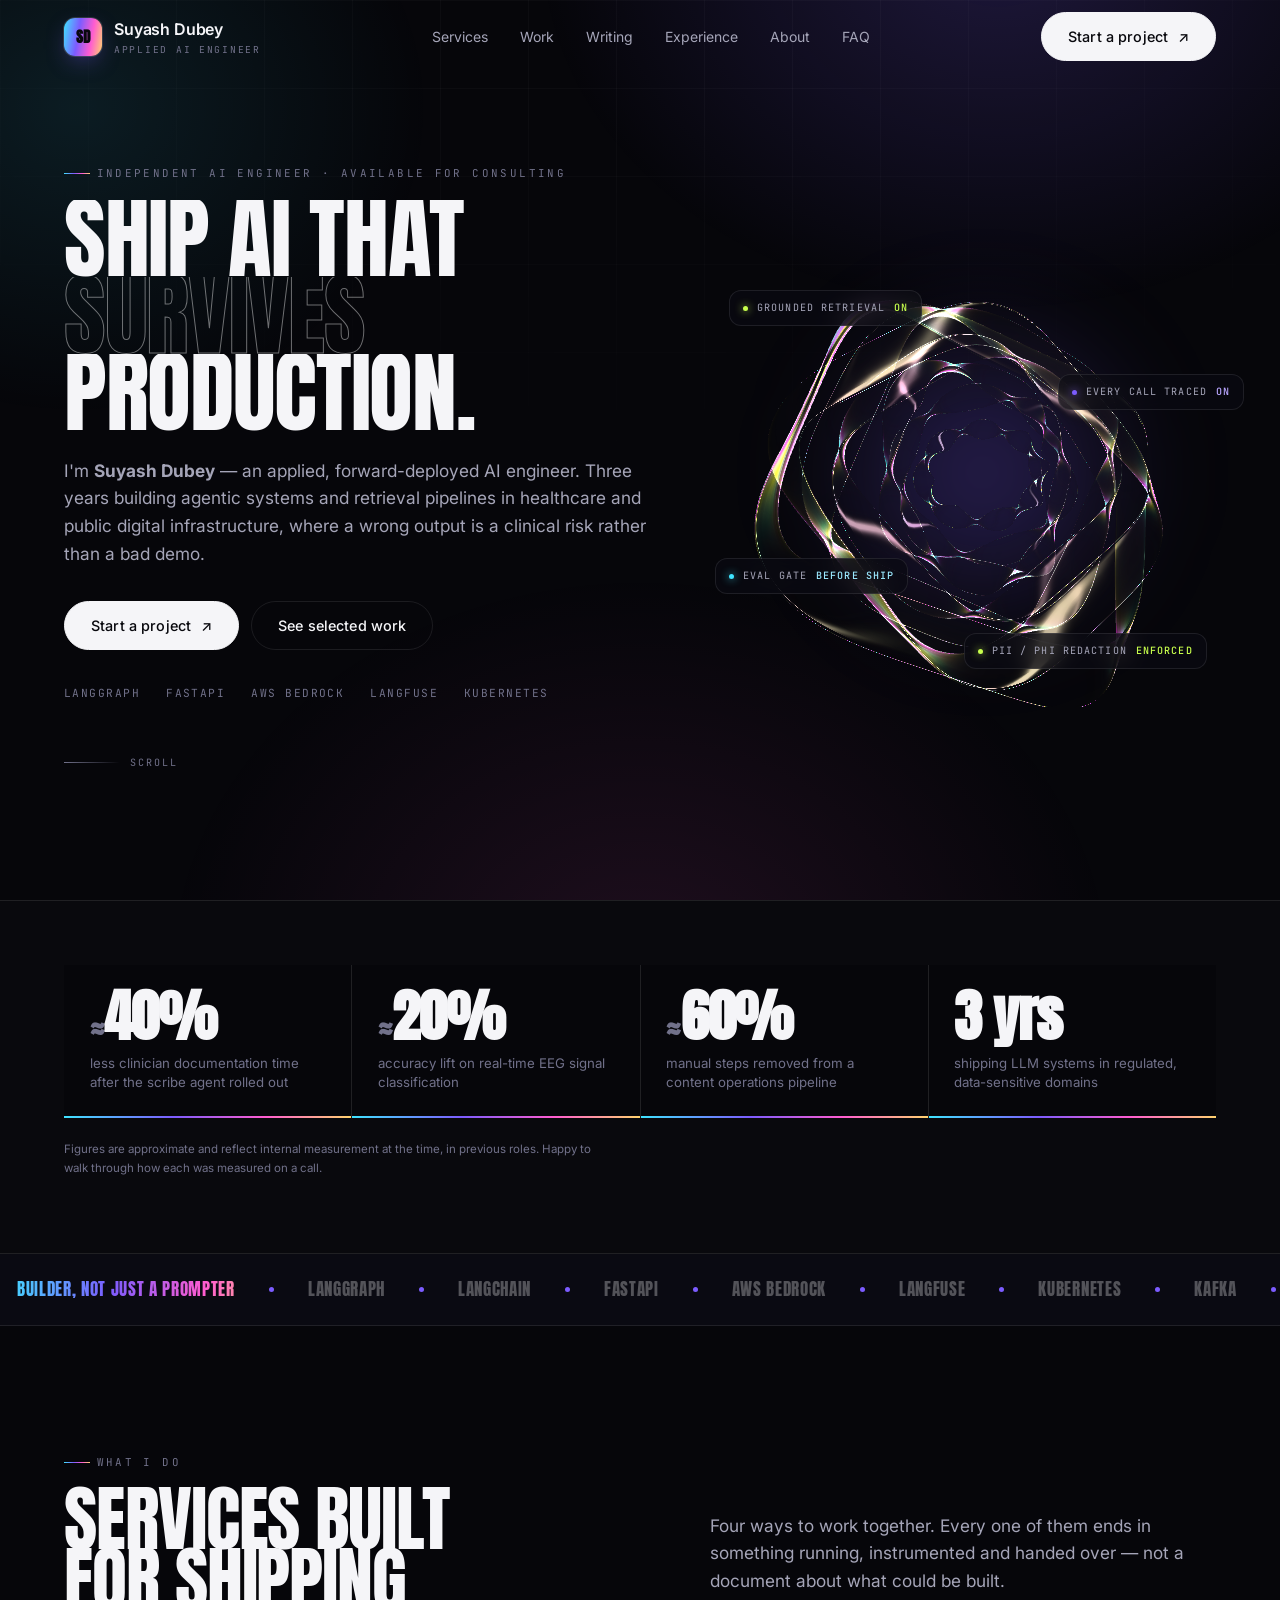
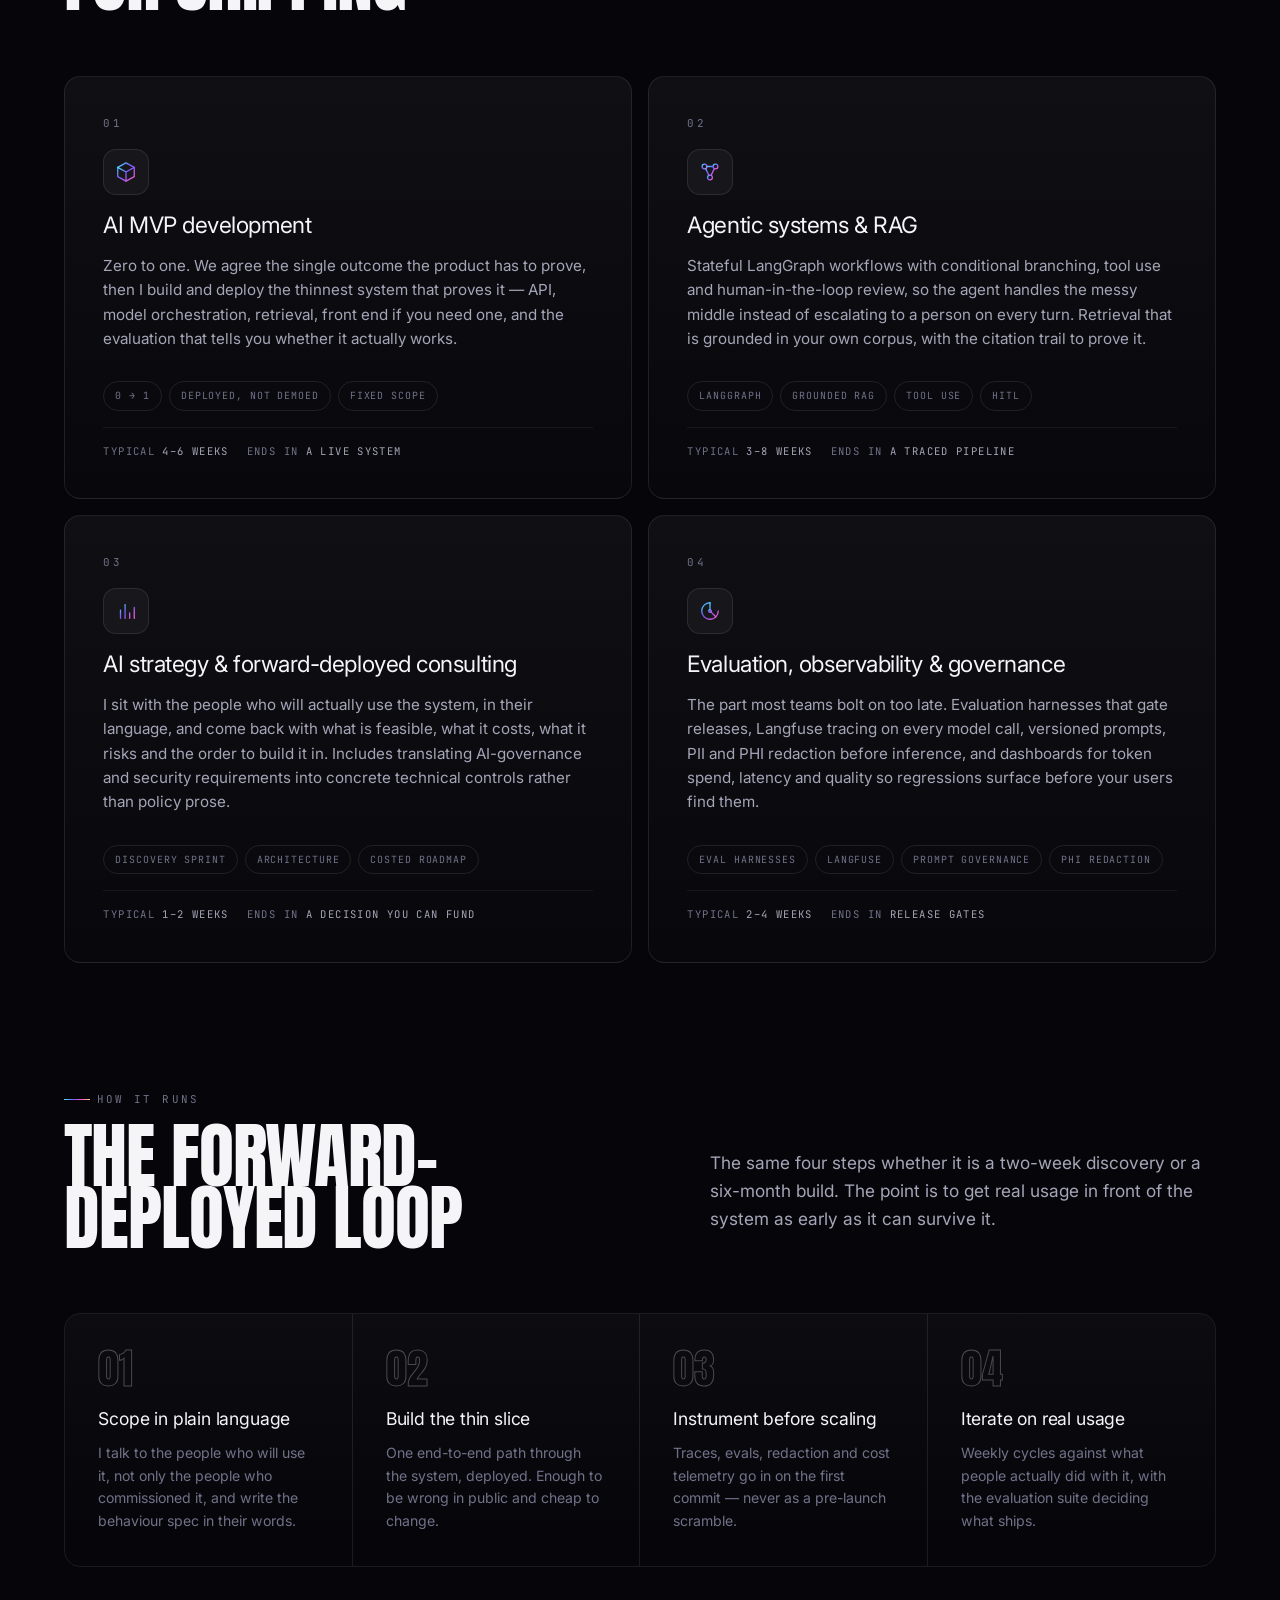
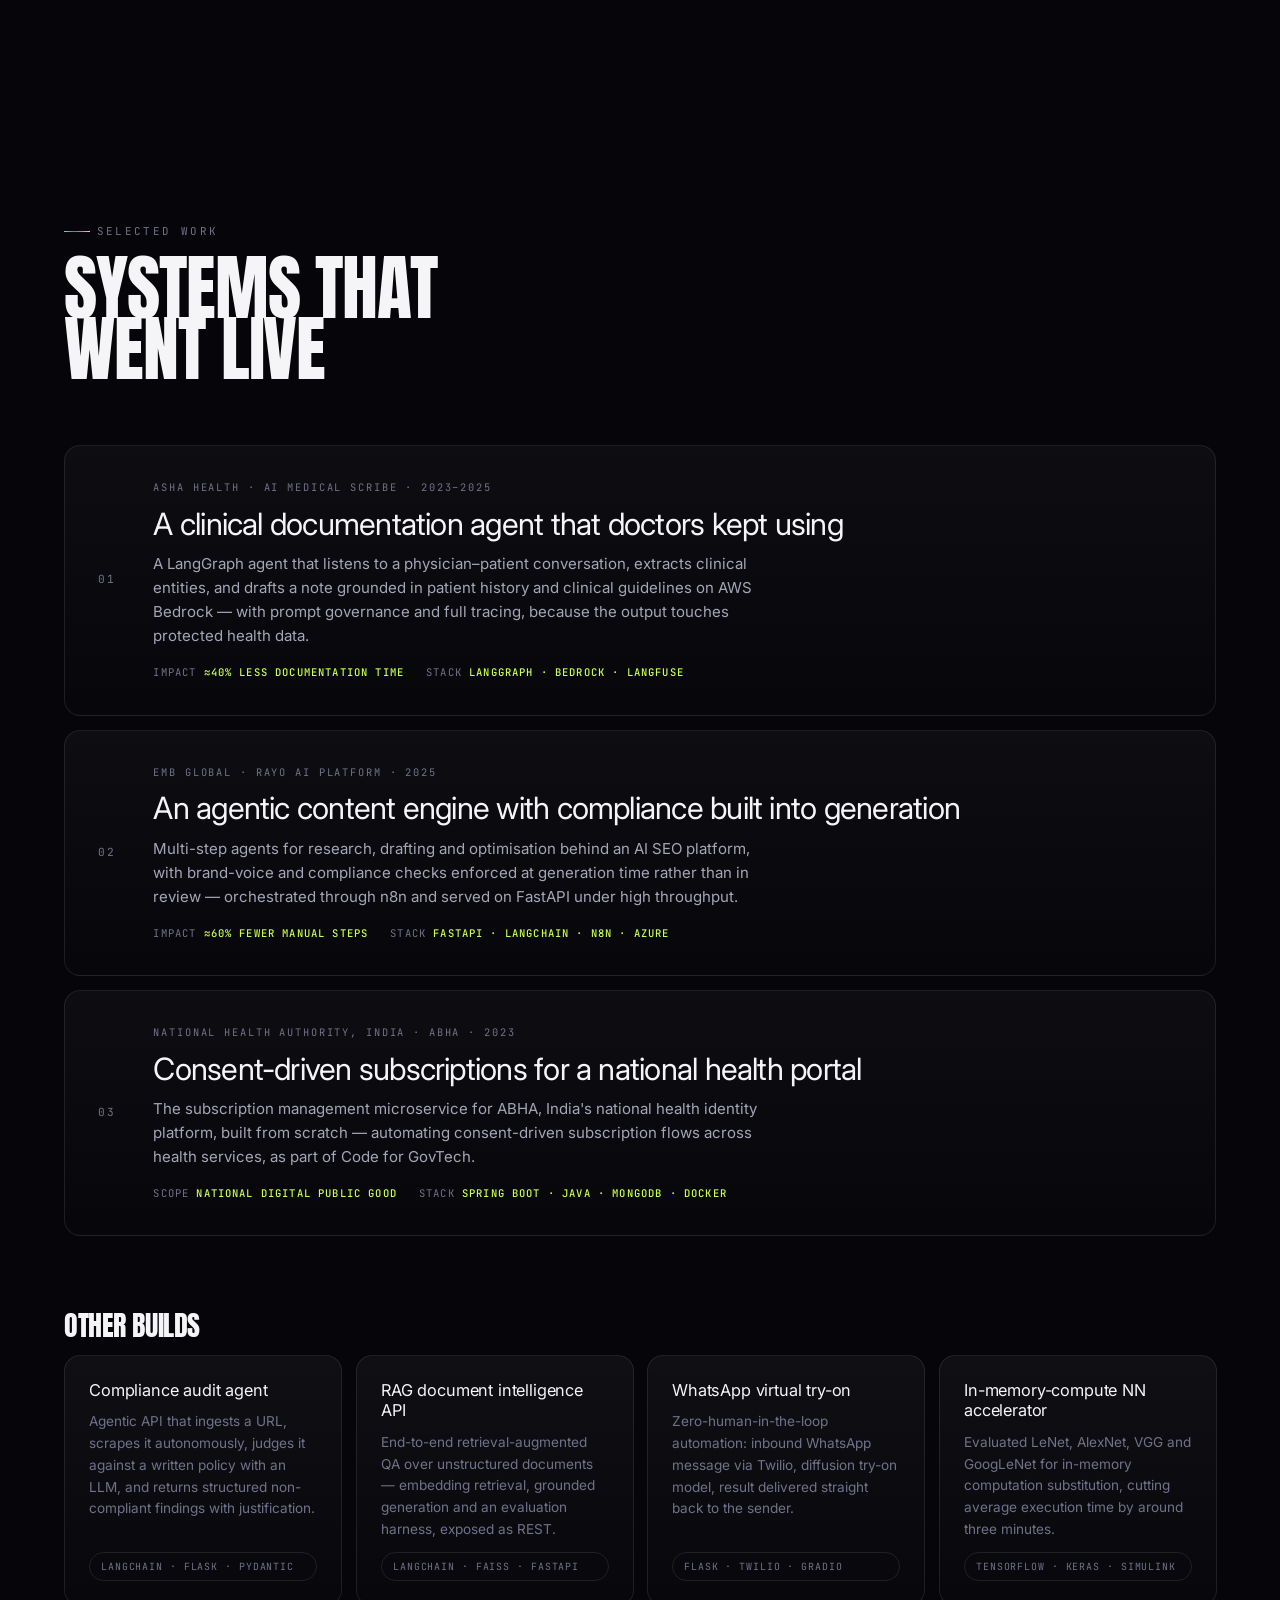
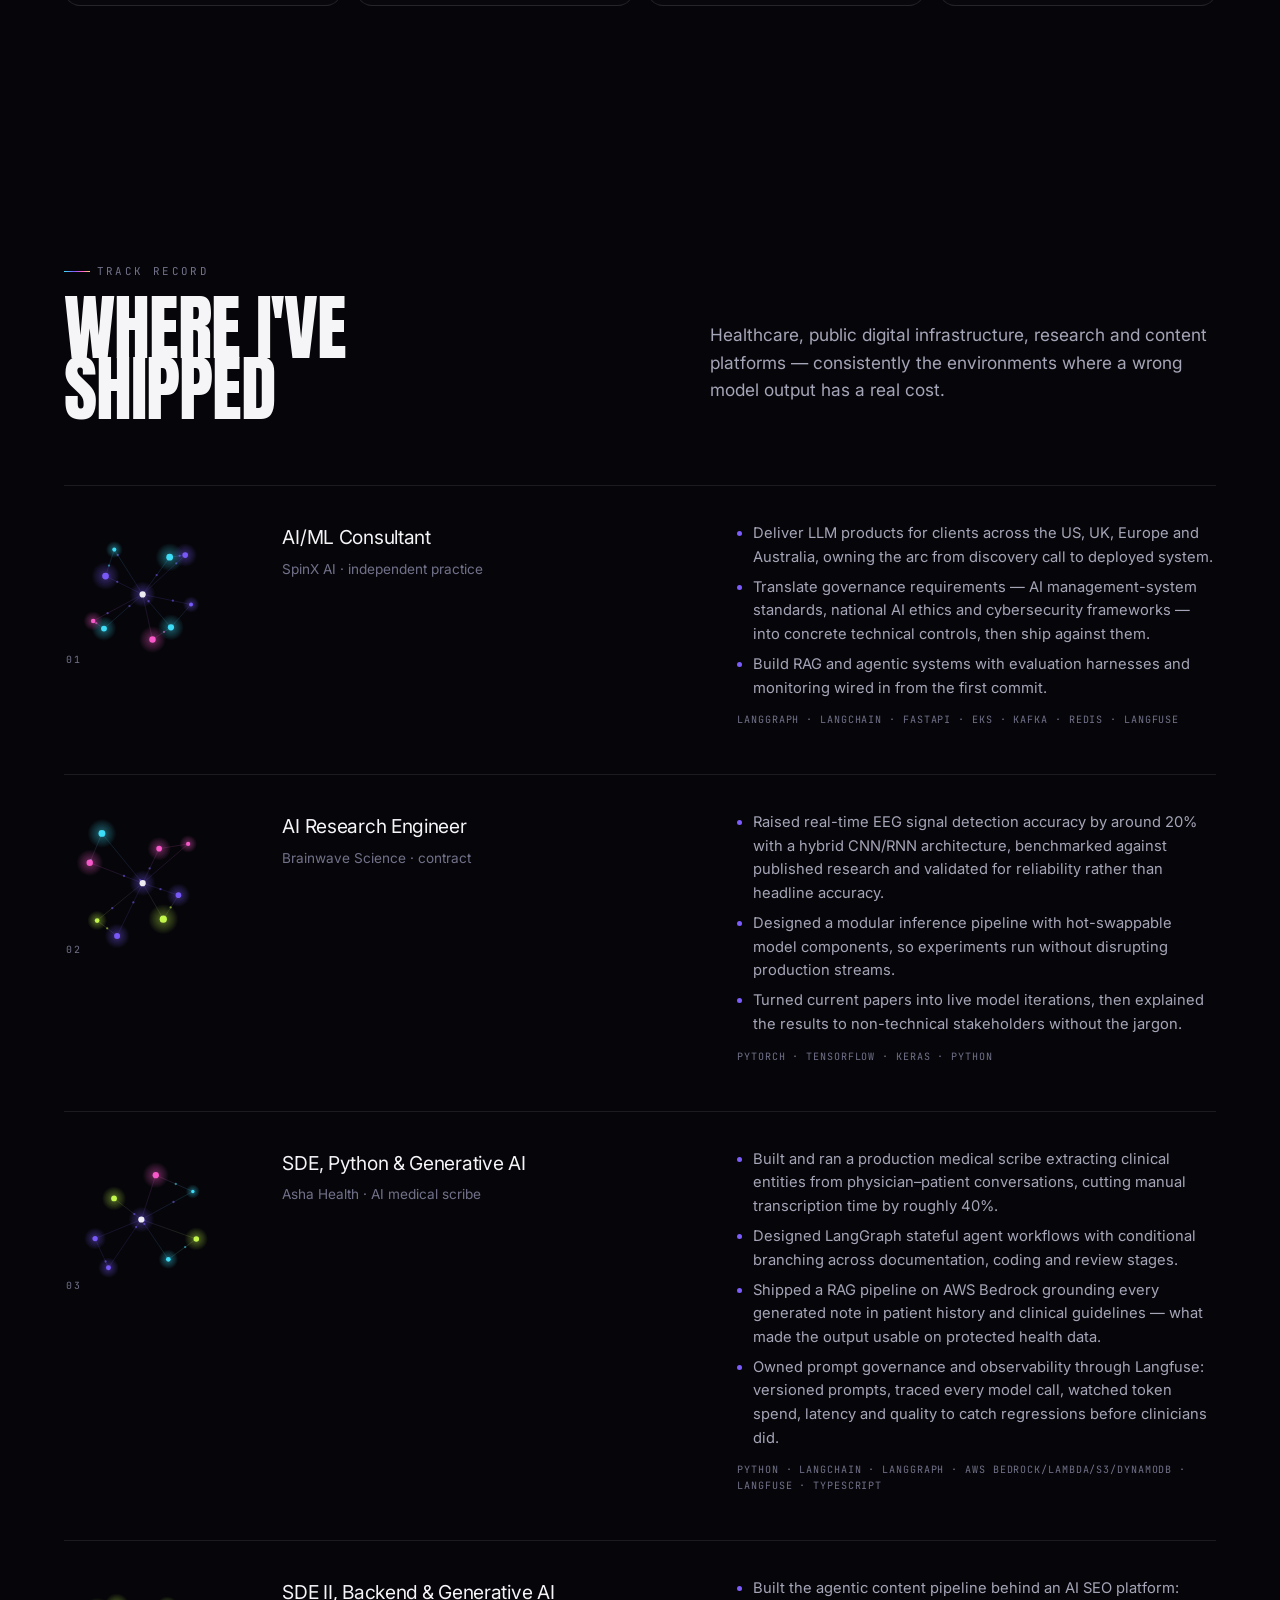
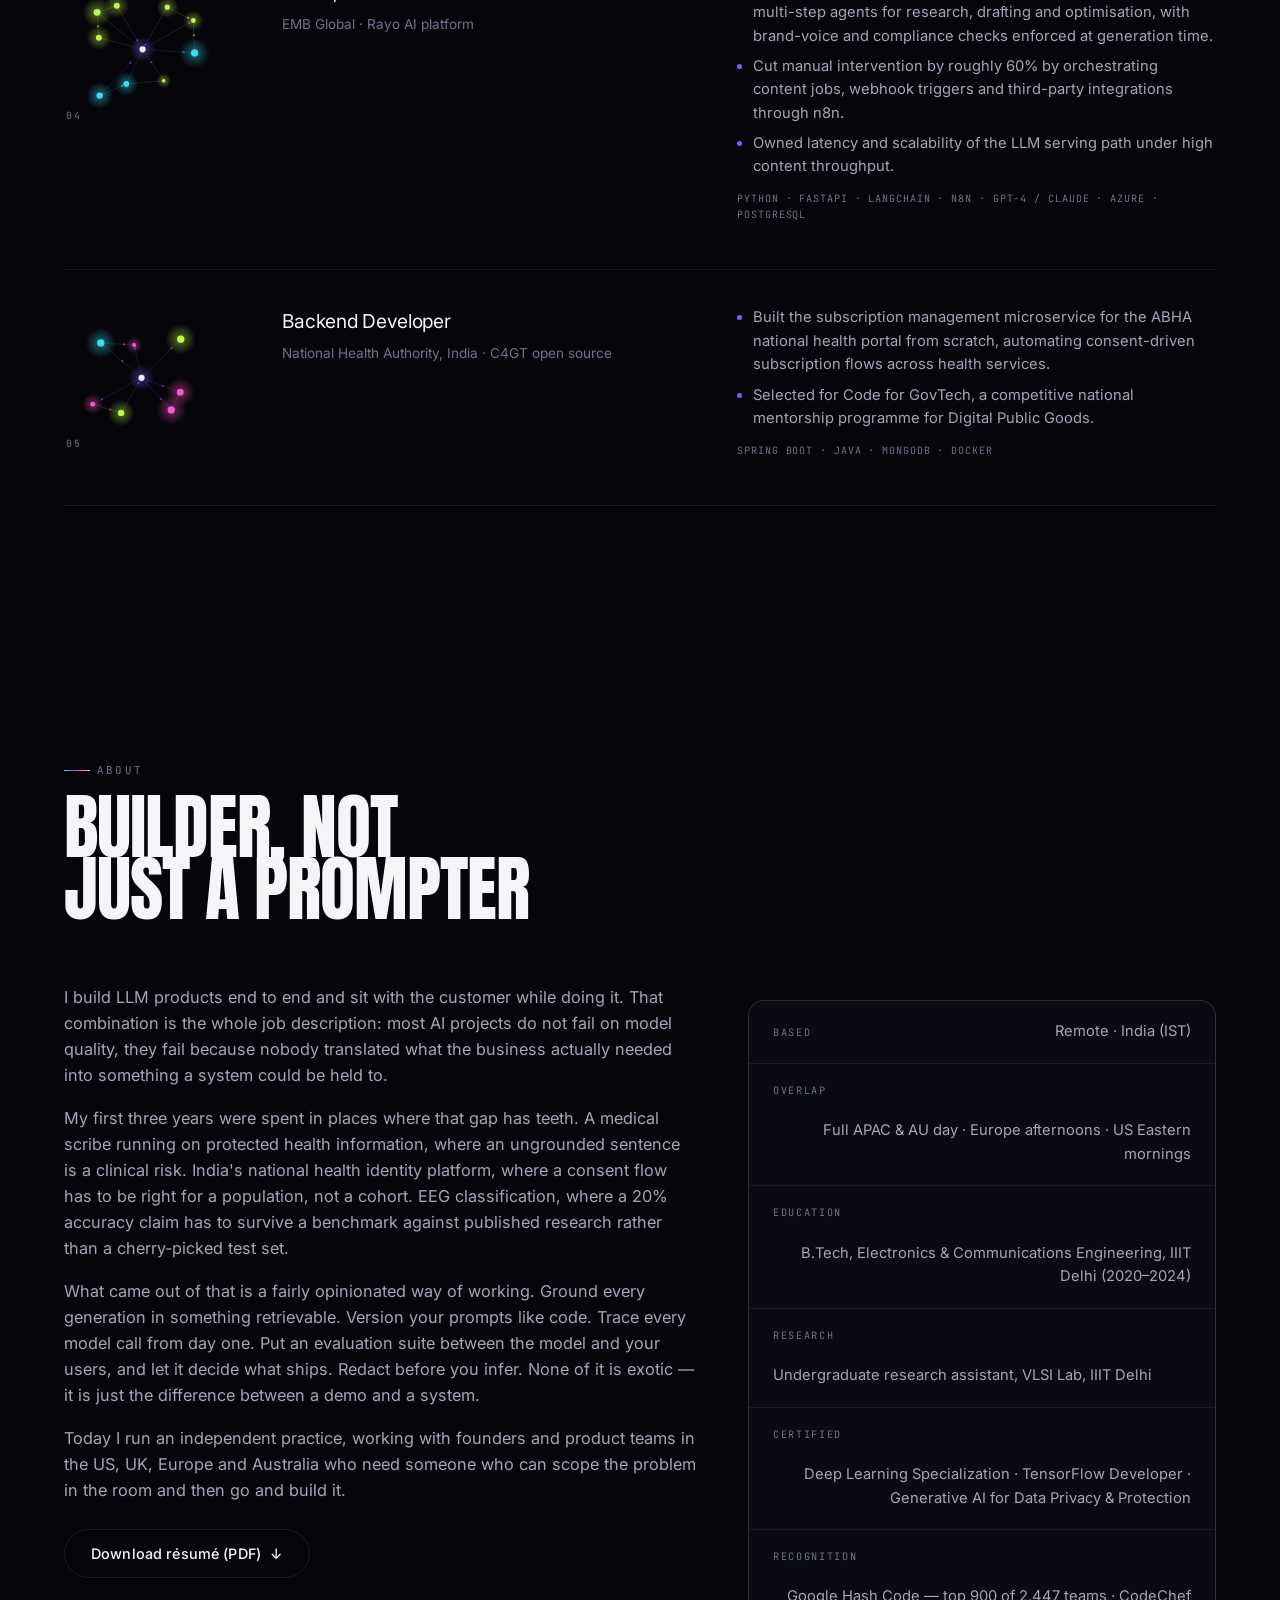
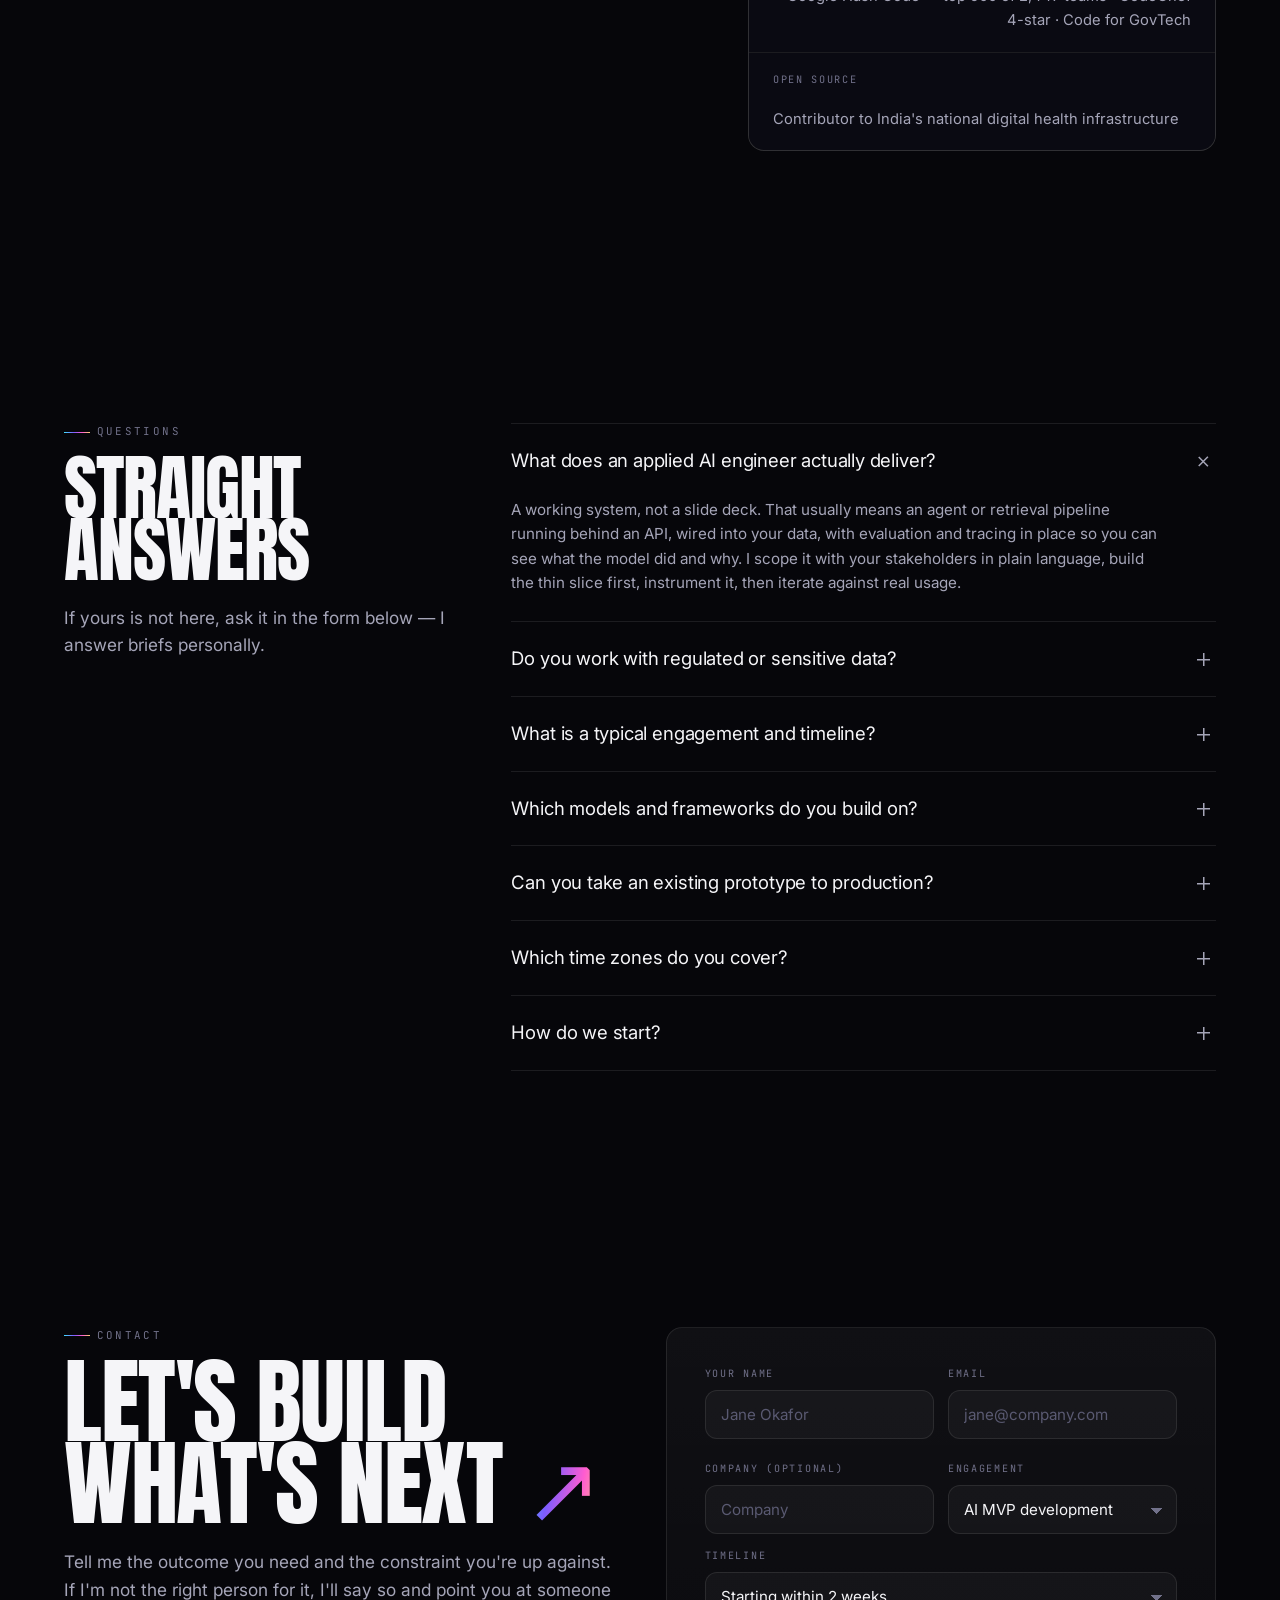
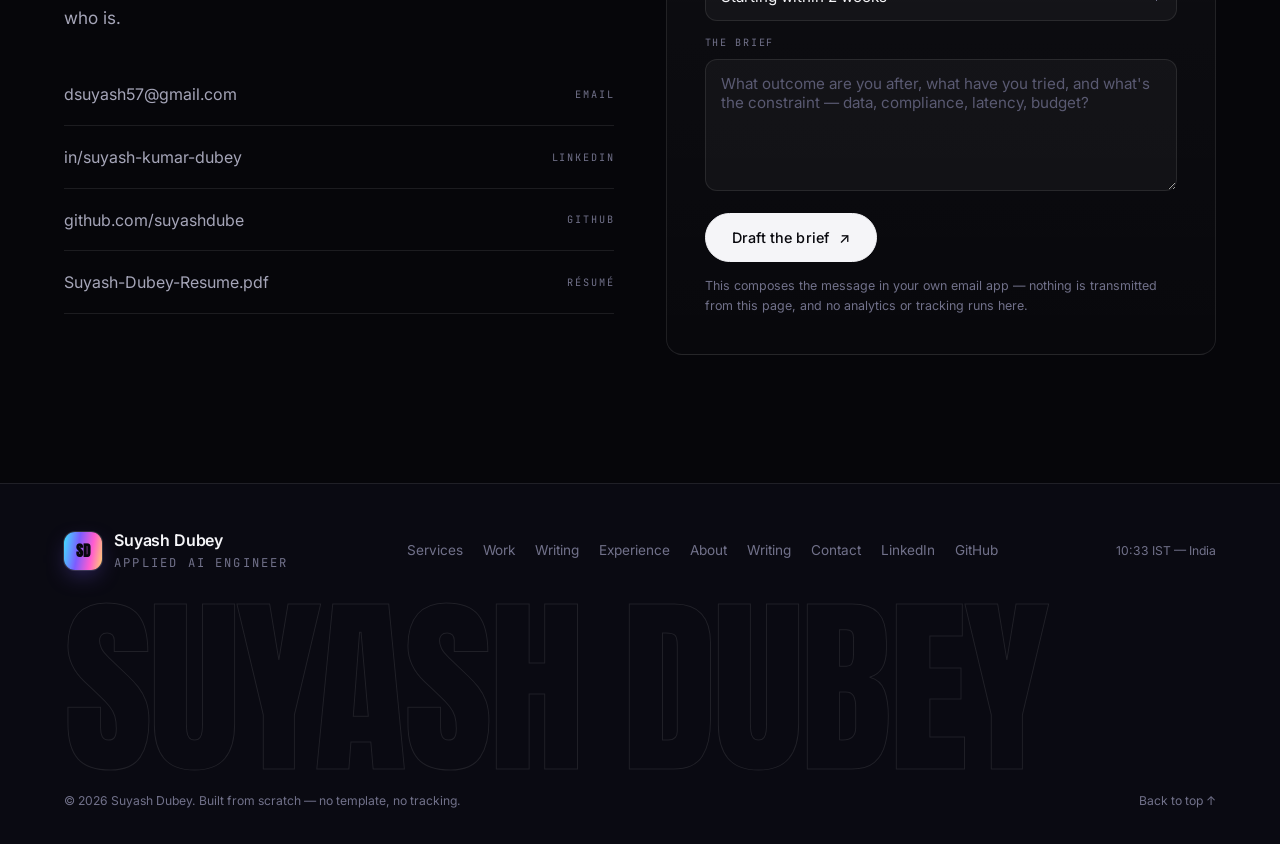
==== commit 4bd994ee: "Add /blog: Markdown-driven writing section Posts live as Markdown in content/posts/. build.py genera" ====
--- a/index.html
+++ b/index.html
@@ -26,6 +26,7 @@
 <meta name="twitter:image" content="https://suyashdubey.com/assets/img/og.png">
 
 <link rel="icon" href="/assets/img/favicon.svg" type="image/svg+xml">
+<link rel="alternate" type="application/rss+xml" title="Suyash Dubey — writing" href="https://suyashdubey.com/blog/rss.xml">
 <link rel="apple-touch-icon" href="/assets/img/favicon.svg">
 <link rel="preconnect" href="https://fonts.googleapis.com">
 <link rel="preconnect" href="https://fonts.gstatic.com" crossorigin>
@@ -148,6 +149,7 @@
     <nav class="nav__links" aria-label="Primary">
       <a href="#services">Services</a>
       <a href="#work">Work</a>
+      <a href="/blog/">Writing</a>
       <a href="#experience">Experience</a>
       <a href="#about">About</a>
       <a href="#faq">FAQ</a>
@@ -597,8 +599,9 @@
     <div class="foot">
       <a class="brand" href="/"><span class="mono-badge" aria-hidden="true">SD</span><span>Suyash Dubey<small>Applied AI Engineer</small></span></a>
       <nav aria-label="Footer">
-        <a href="#services">Services</a><a href="#work">Work</a><a href="#experience">Experience</a>
-        <a href="#about">About</a><a href="#faq">FAQ</a><a href="#contact">Contact</a>
+        <a href="#services">Services</a><a href="#work">Work</a>
+      <a href="/blog/">Writing</a><a href="#experience">Experience</a>
+        <a href="#about">About</a><a href="/blog/">Writing</a><a href="#contact">Contact</a>
         <a href="https://www.linkedin.com/in/suyash-kumar-dubey-410533211" rel="me noopener" target="_blank">LinkedIn</a>
         <a href="https://github.com/suyashdube" rel="me noopener" target="_blank">GitHub</a>
       </nav>
--- a/assets/css/styles.css
+++ b/assets/css/styles.css
@@ -178,10 +178,11 @@
 .nav.is-open .nav__toggle span:nth-child(2){opacity:0}
 .nav.is-open .nav__toggle span:nth-child(3){transform:translateY(-5px) rotate(-45deg)}
 
-@media (max-width:1180px){.clock{display:none}}
-@media (max-width:1080px){
-  .nav__links a{padding-inline:10px;font-size:.84rem}
-  .nav__in{gap:14px}
+@media (max-width:1280px){.clock{display:none}}
+@media (max-width:1160px){
+  .nav__links a{padding-inline:9px;font-size:.83rem}
+  .nav__in{gap:12px}
+  .brand small{display:none}
 }
 @media (max-width:940px){
   .nav__toggle{display:grid}
@@ -497,6 +498,64 @@
 .next-cs em{font-style:normal;font-family:var(--font-mono);font-size:.62rem;letter-spacing:.18em;text-transform:uppercase;color:var(--fg-mute)}
 .next-cs h4{font-size:1.25rem;margin:12px 0 0;letter-spacing:-.02em}
 
+/* ========================= BLOG ========================= */
+.post-list{display:flex;flex-direction:column;gap:2px;border-top:1px solid var(--line)}
+.post-row{
+  display:grid;grid-template-columns:205px minmax(0,1fr);gap:clamp(16px,3vw,40px);
+  padding:clamp(24px,3vw,38px) 0;border-bottom:1px solid var(--line);
+  position:relative;transition:padding-left .5s var(--ease);
+}
+.post-row::after{content:"";position:absolute;left:0;bottom:-1px;height:1px;width:0;background:var(--grad-iris);transition:width .7s var(--ease)}
+.post-row:hover{padding-left:10px}
+.post-row:hover::after{width:100%}
+.post-row__meta{font-family:var(--font-mono);font-size:.68rem;letter-spacing:.12em;text-transform:uppercase;color:var(--fg-mute);padding-top:7px}
+.post-row__body h2{font-size:clamp(1.25rem,2.2vw,1.85rem);letter-spacing:-.025em;line-height:1.2;transition:color .3s}
+.post-row:hover .post-row__body h2{color:#fff}
+.post-row__body p{color:var(--fg-dim);font-size:.95rem;margin:.7rem 0 0;max-width:68ch}
+.post-row__body .tags{margin-top:14px;padding-top:0}
+@media (max-width:820px){.post-row{grid-template-columns:1fr;gap:10px}}
+
+/* long-form body */
+.post-body{max-width:72ch}
+.post-body > *:first-child{margin-top:0}
+.post-body h2{font-size:clamp(1.45rem,2.8vw,2.05rem);letter-spacing:-.025em;margin:clamp(40px,4.5vw,64px) 0 14px}
+.post-body h3{font-size:1.18rem;margin:34px 0 10px;letter-spacing:-.01em}
+.post-body p,.post-body li{color:var(--fg-dim);font-size:1.02rem;line-height:1.72}
+.post-body a{color:var(--fg);text-decoration:underline;text-underline-offset:3px;text-decoration-color:rgba(124,92,255,.65);transition:text-decoration-color .3s}
+.post-body a:hover{text-decoration-color:var(--cyan)}
+.post-body strong{color:var(--fg);font-weight:600}
+.post-body ul,.post-body ol{padding-left:1.2em;margin:0 0 1.3em}
+.post-body li{margin-bottom:.5em}
+.post-body li::marker{color:var(--violet)}
+.post-body blockquote{
+  margin:30px 0;padding:4px 0 4px 22px;border-left:2px solid transparent;border-image:var(--grad-iris) 1;
+  font-size:1.1rem;color:var(--fg);letter-spacing:-.01em;
+}
+.post-body blockquote p{color:var(--fg);font-size:inherit}
+.post-body code{
+  font-family:var(--font-mono);font-size:.86em;padding:.16em .42em;border-radius:6px;
+  background:rgba(255,255,255,.07);border:1px solid var(--line-2);color:#d9d3ff;
+}
+.post-body pre{
+  background:var(--bg-2);border:1px solid var(--line);border-radius:var(--r);
+  padding:20px;overflow-x:auto;margin:26px 0;line-height:1.55;
+}
+.post-body pre code{background:none;border:0;padding:0;font-size:.84rem;color:#cfd3e6}
+.post-body img{border-radius:var(--r);border:1px solid var(--line);display:block;margin:26px 0}
+.post-body hr{border:0;height:1px;background:var(--line);margin:44px 0}
+.post-body table{width:100%;border-collapse:collapse;margin:26px 0;font-size:.93rem;display:block;overflow-x:auto}
+.post-body th,.post-body td{border:1px solid var(--line);padding:11px 14px;text-align:left}
+.post-body th{font-family:var(--font-mono);font-size:.7rem;letter-spacing:.1em;text-transform:uppercase;color:var(--fg-mute);font-weight:400}
+.post-body td{color:var(--fg-dim)}
+
+.post-cta{
+  margin-top:clamp(44px,5vw,72px);padding:clamp(26px,3vw,38px);border-radius:var(--r);
+  border:1px solid var(--line);background:linear-gradient(180deg,rgba(255,255,255,.045),rgba(255,255,255,.012));
+  max-width:72ch;
+}
+.post-cta p{color:var(--fg-dim);font-size:.98rem}
+.post-cta .btn-row{margin-top:20px}
+
 /* ===================== MOTION UTILITIES ===================== */
 .rv{transition:opacity .95s var(--ease),transform .95s var(--ease)}
 .js .rv:not(.in){opacity:0;transform:translateY(26px)}
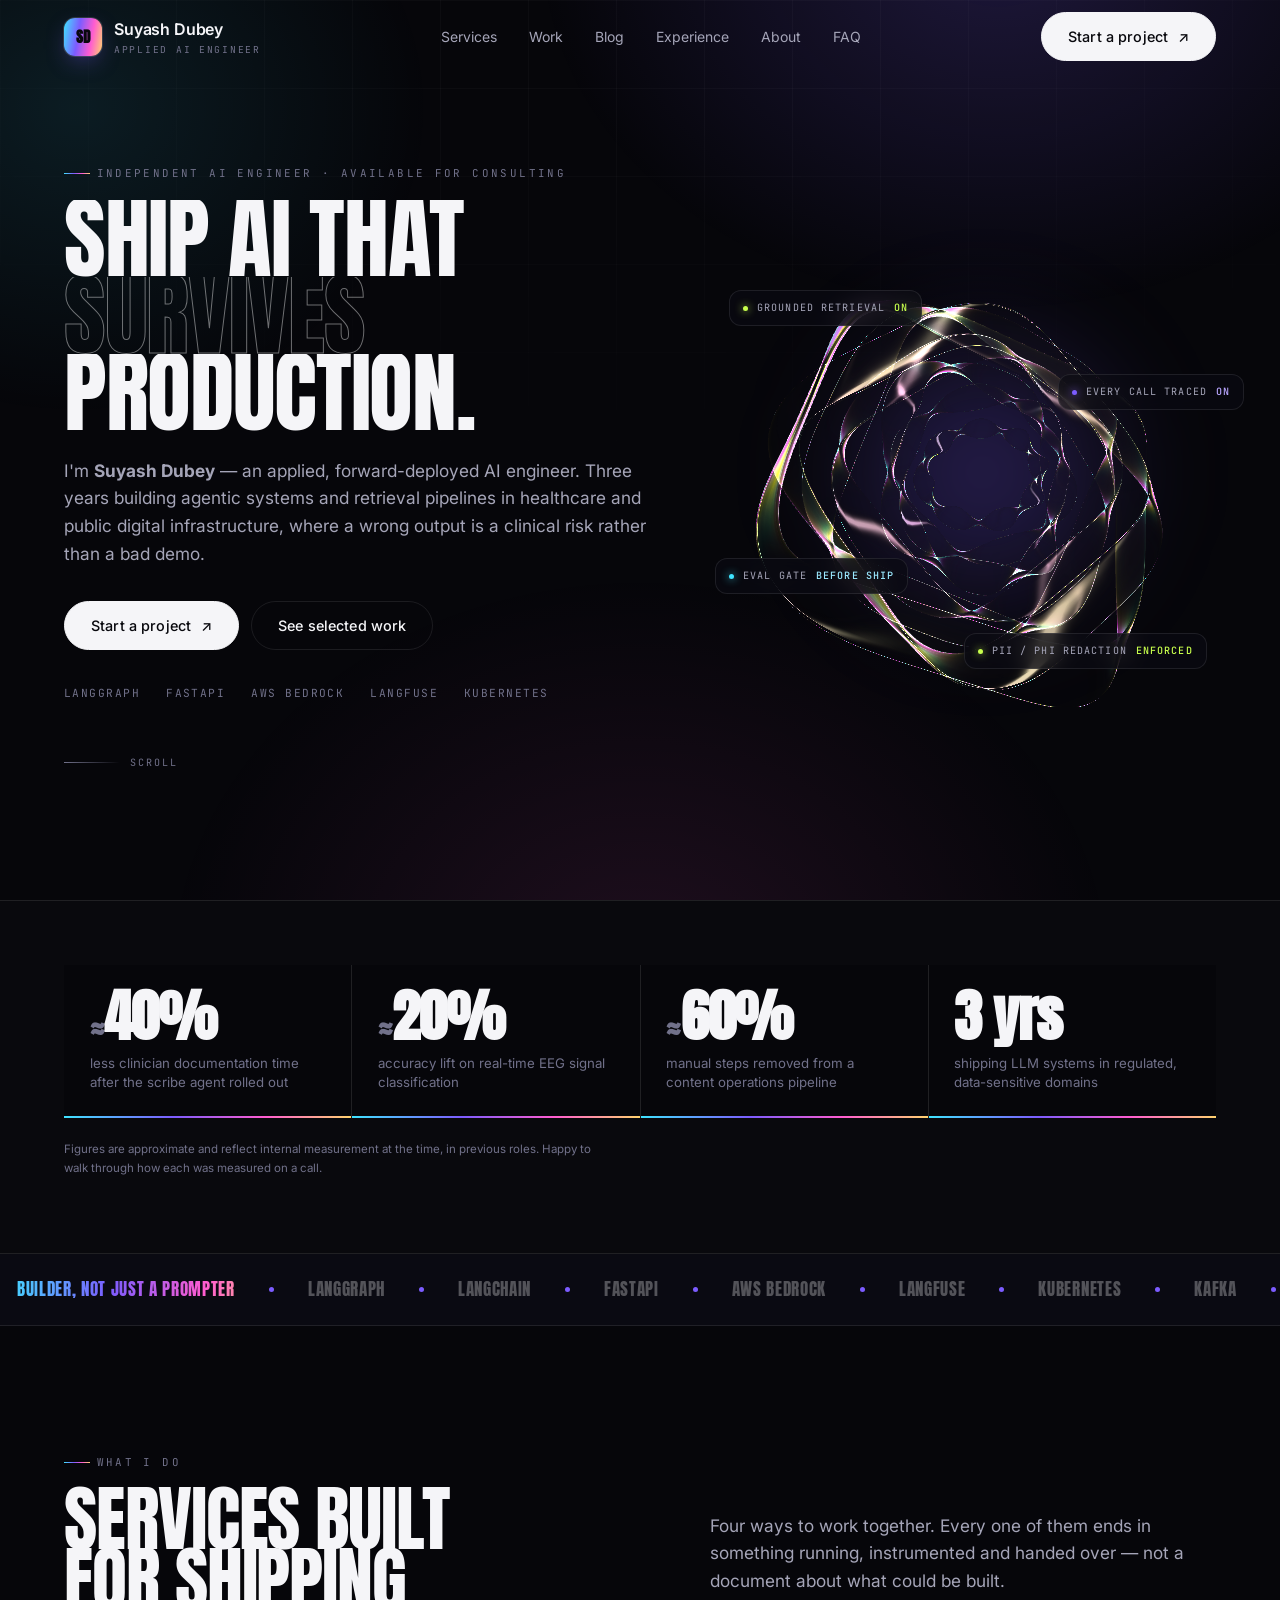
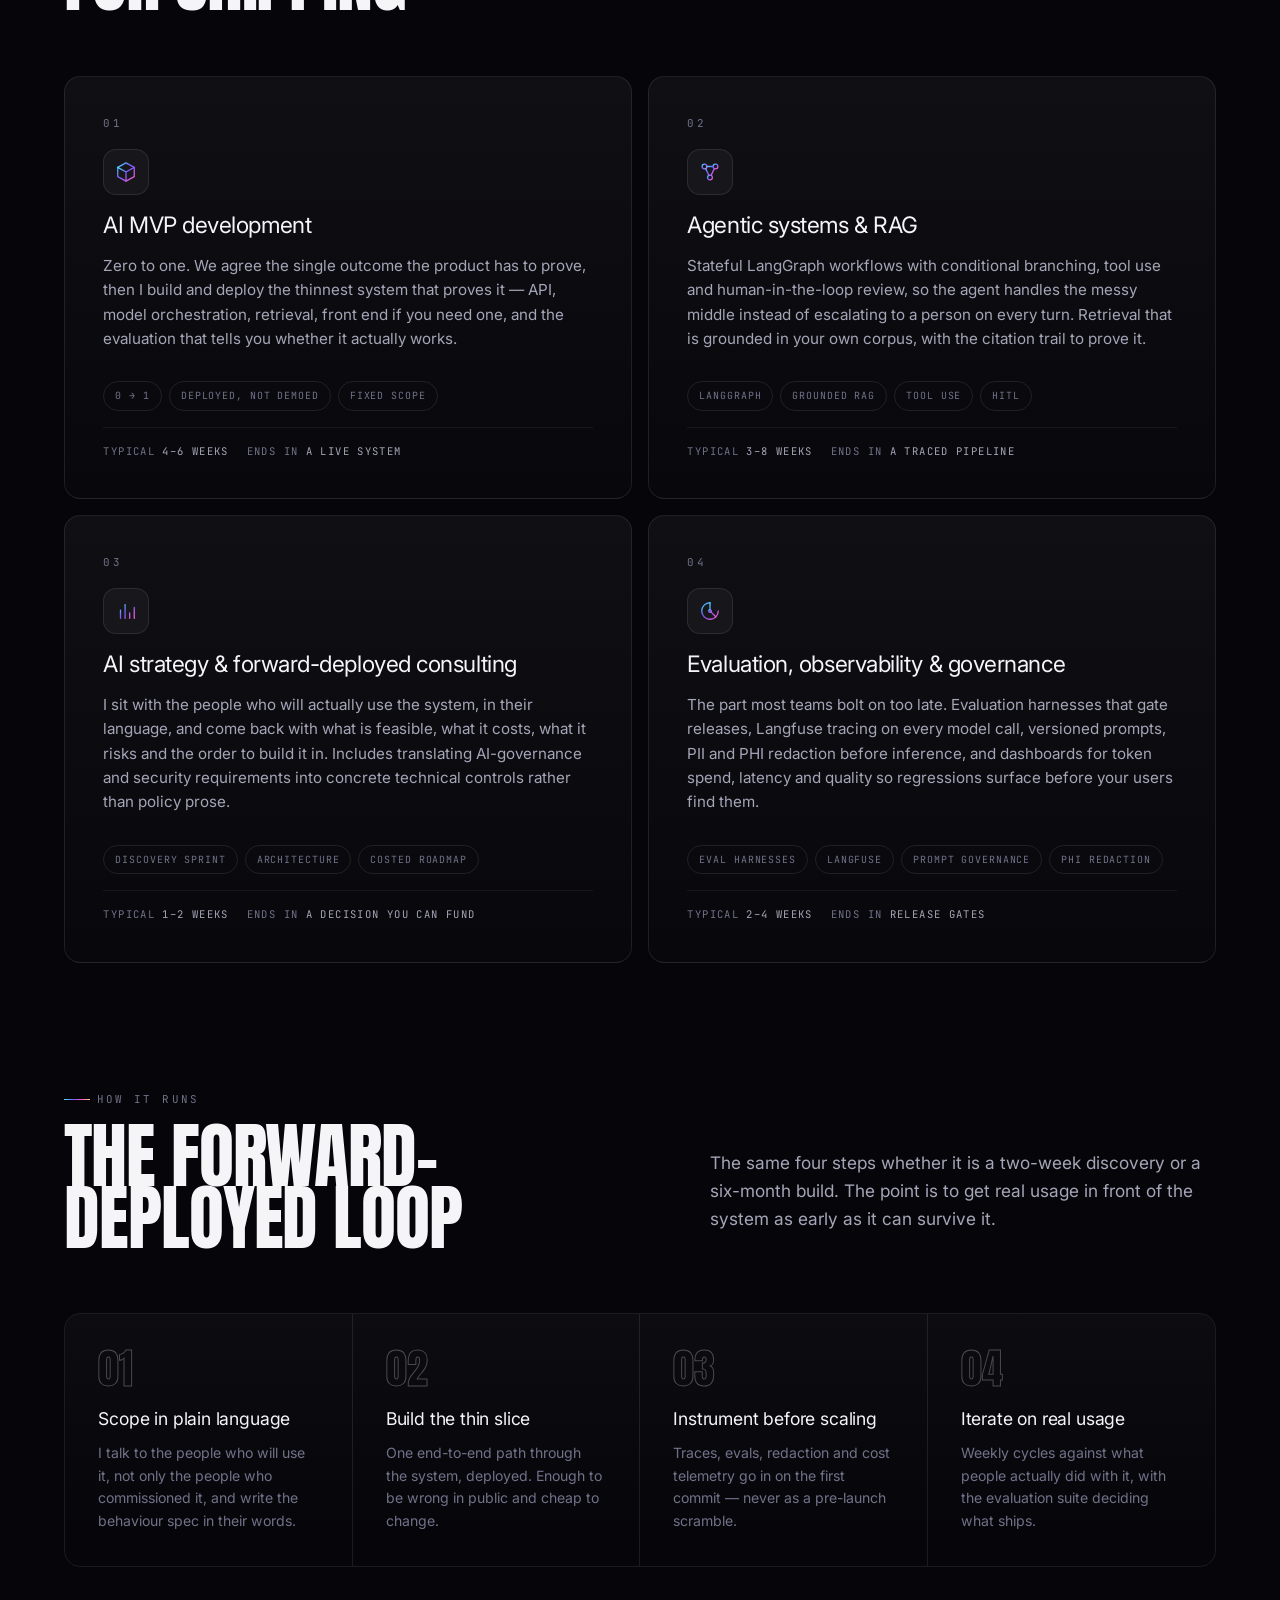
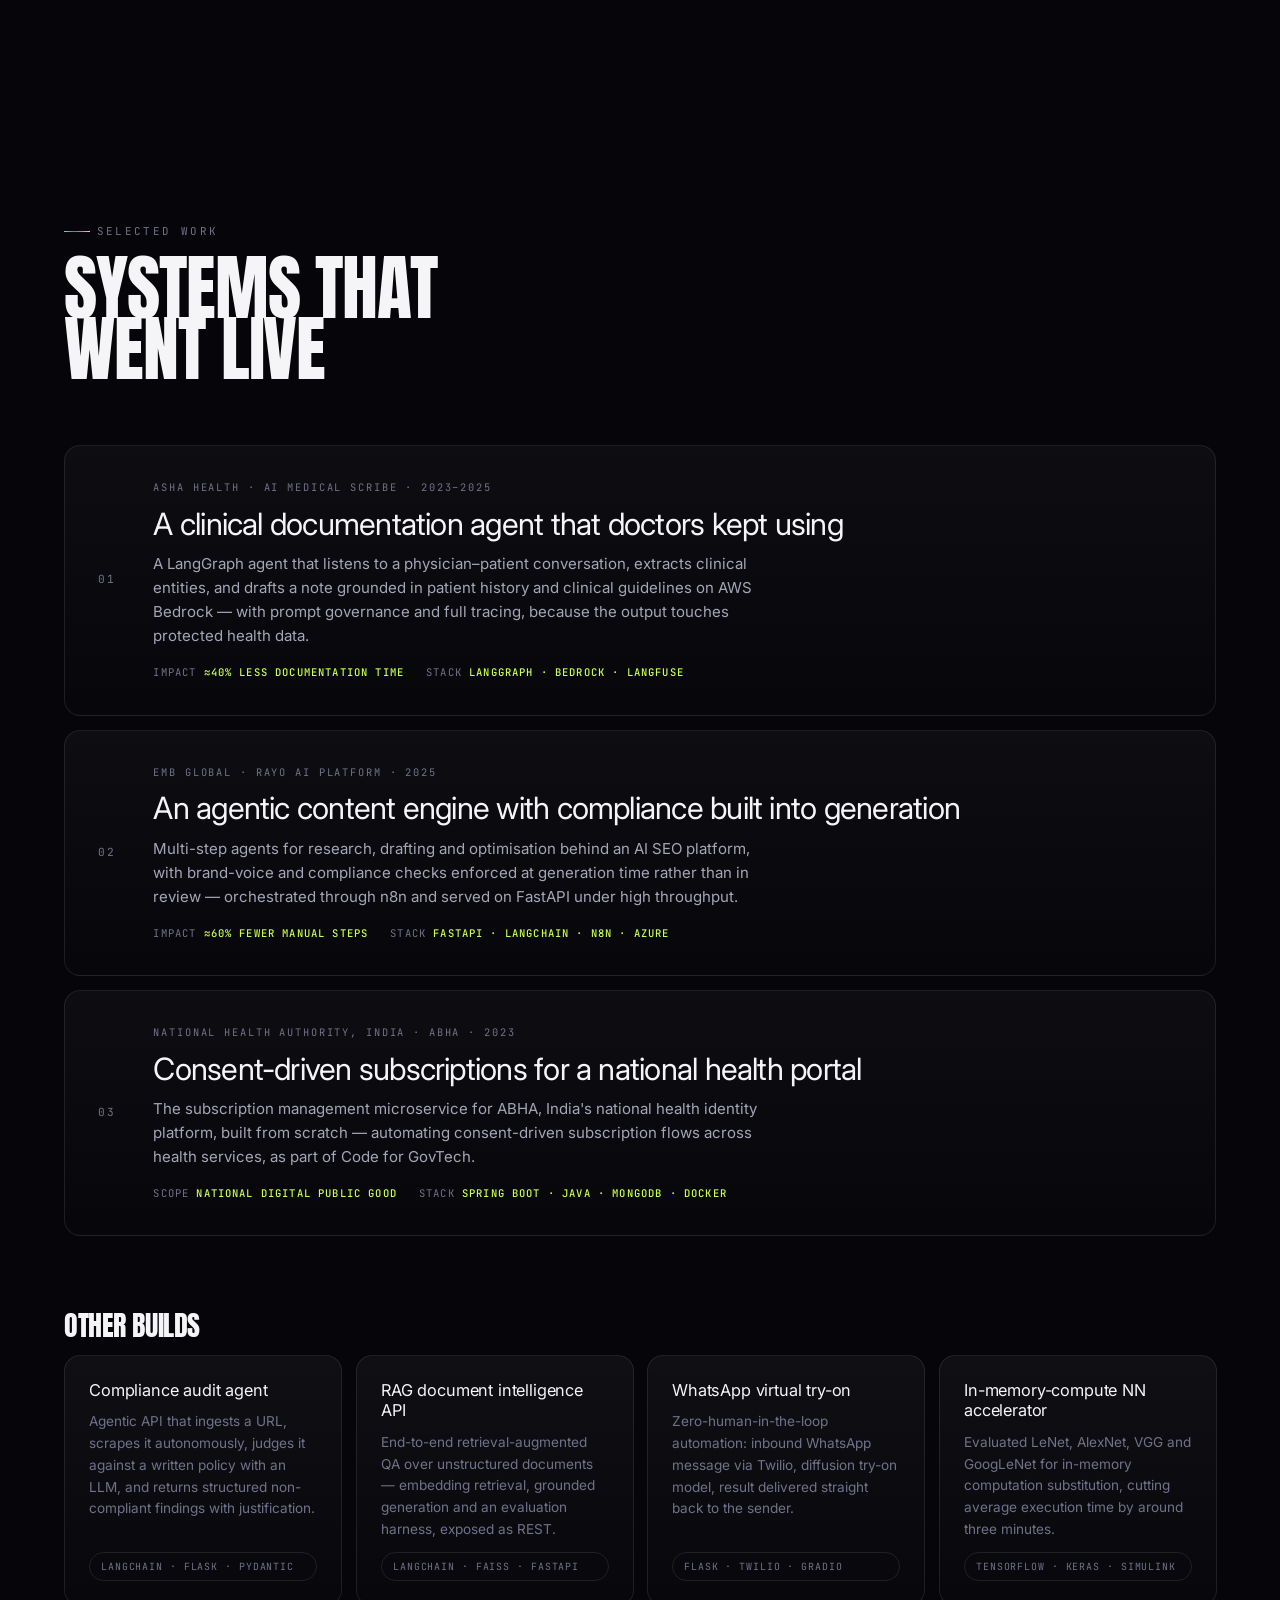
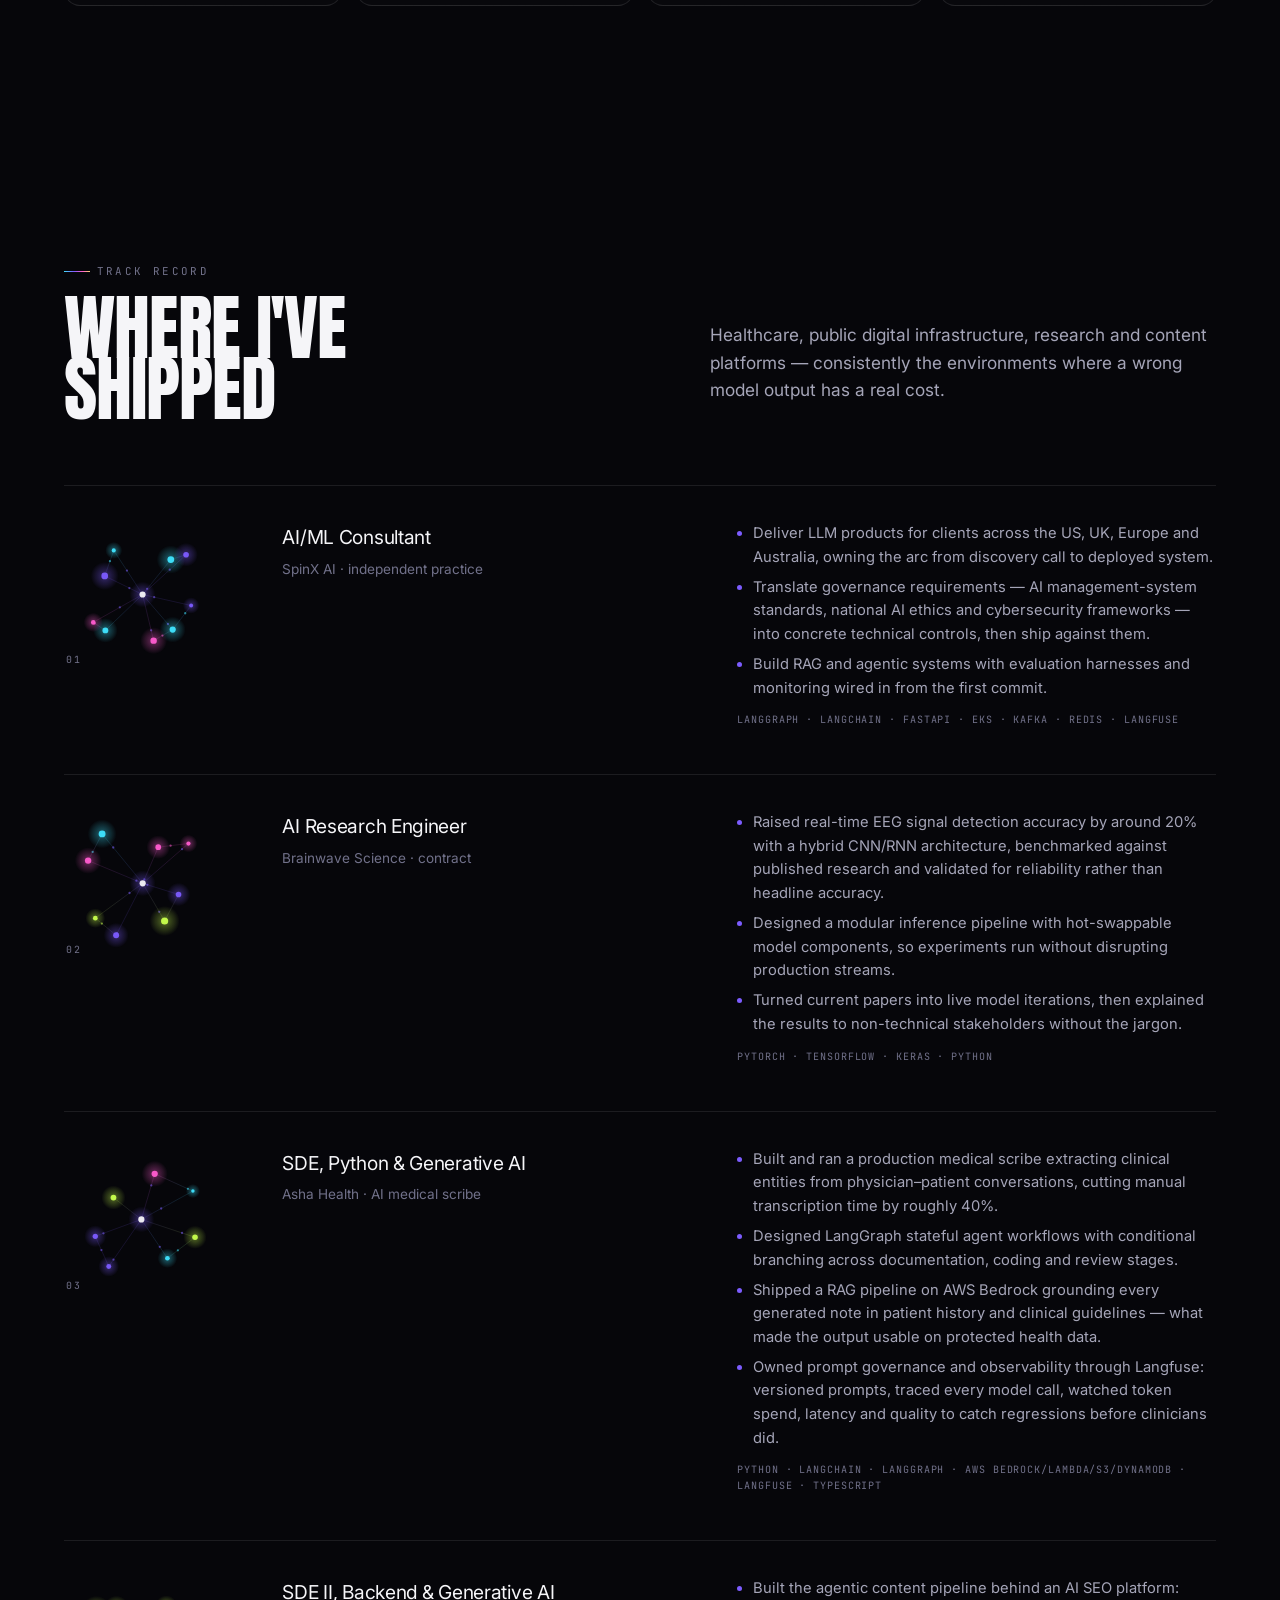
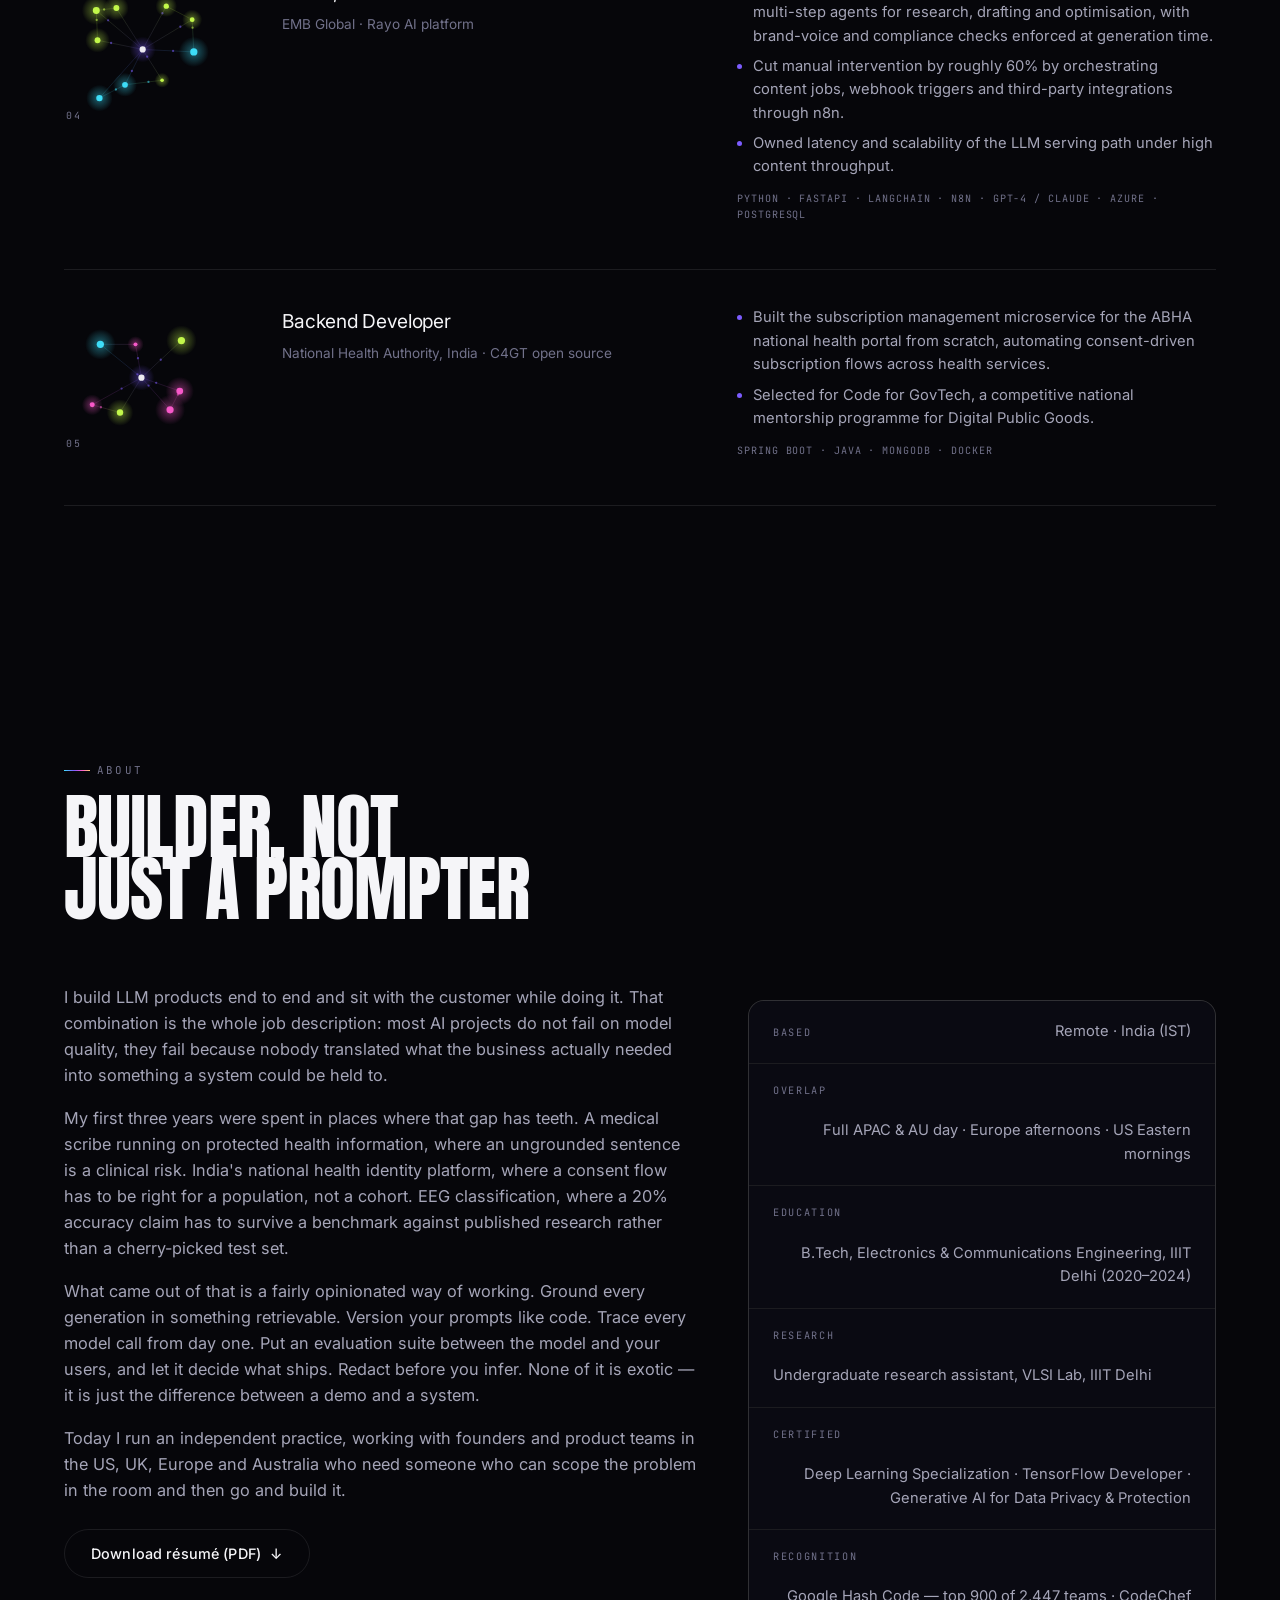
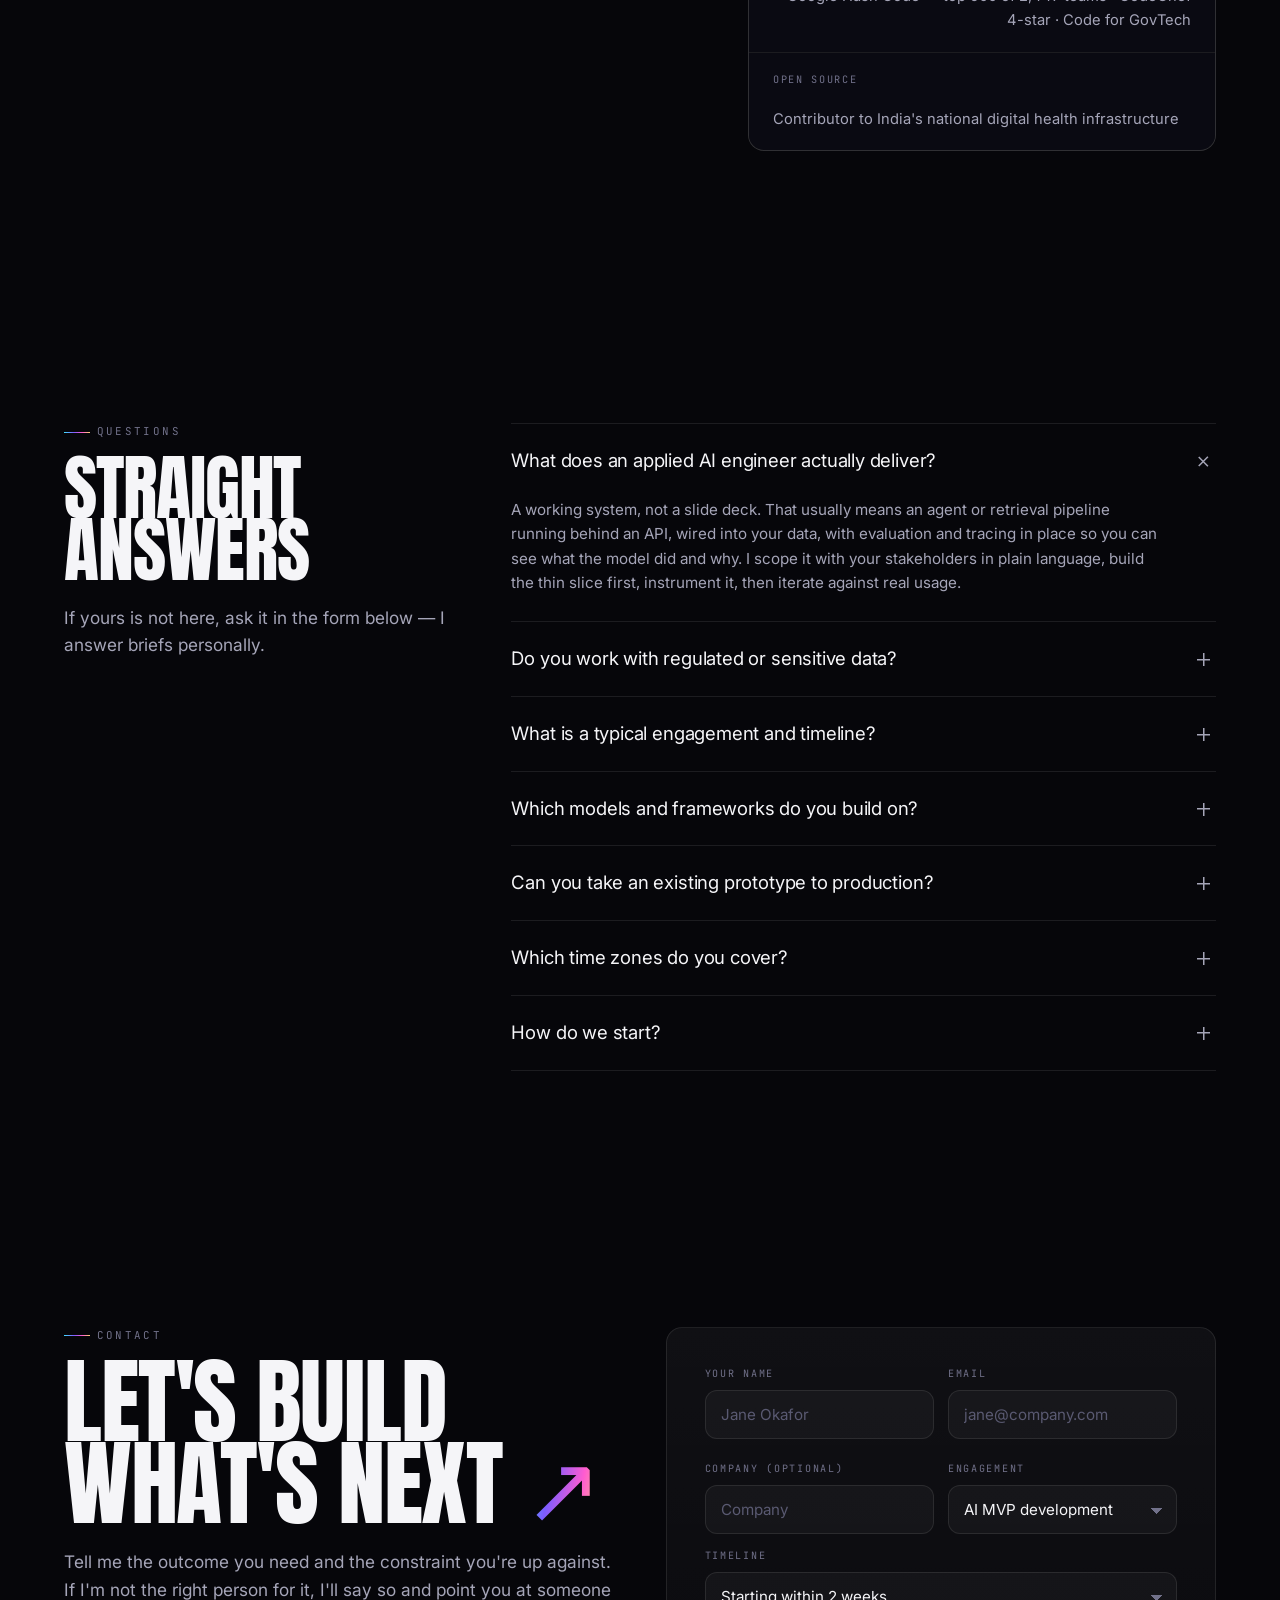
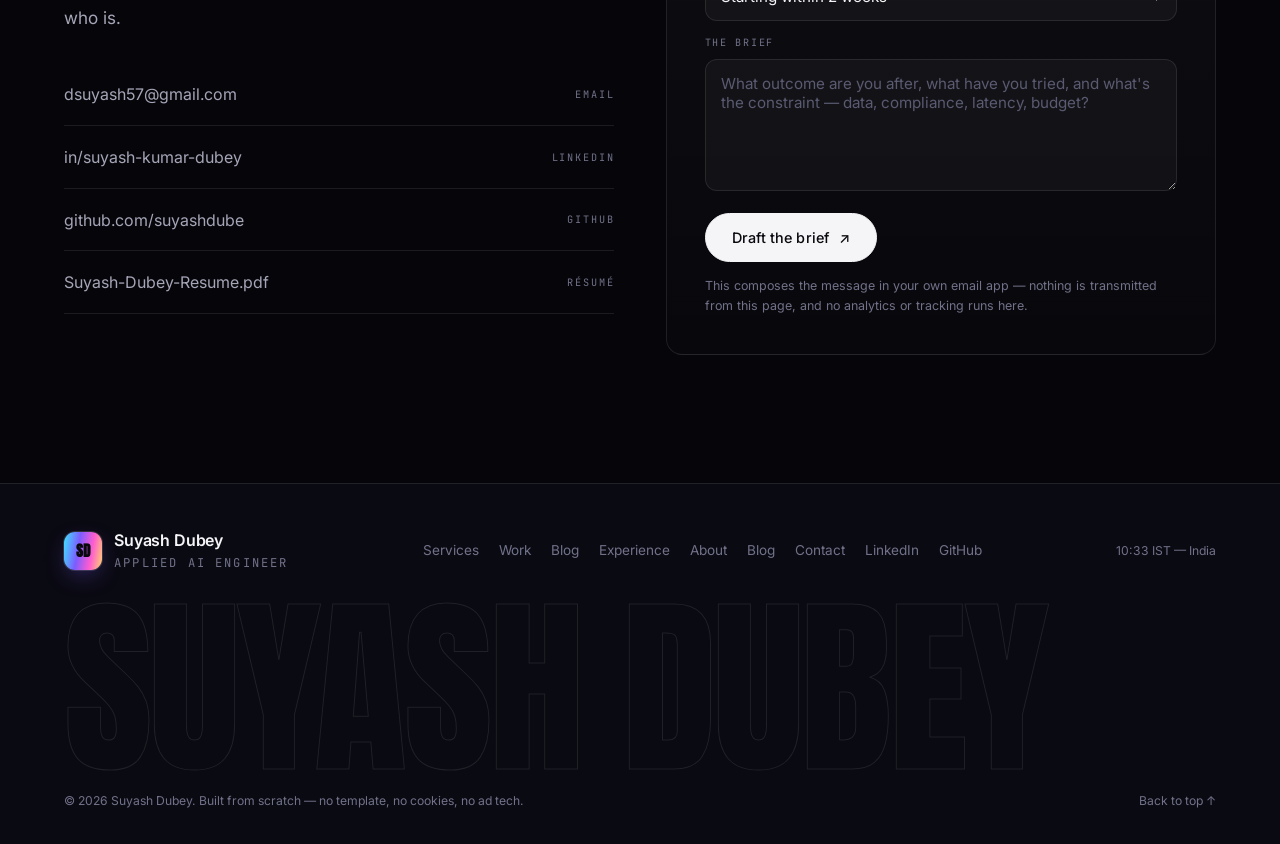
==== commit f1bf79da: "Rename blog nav to "Blog", add cookieless analytics and post cover images Cloudflare Web Analytics l" ====
--- a/index.html
+++ b/index.html
@@ -26,7 +26,7 @@
 <meta name="twitter:image" content="https://suyashdubey.com/assets/img/og.png">
 
 <link rel="icon" href="/assets/img/favicon.svg" type="image/svg+xml">
-<link rel="alternate" type="application/rss+xml" title="Suyash Dubey — writing" href="https://suyashdubey.com/blog/rss.xml">
+<link rel="alternate" type="application/rss+xml" title="Suyash Dubey — blog" href="https://suyashdubey.com/blog/rss.xml">
 <link rel="apple-touch-icon" href="/assets/img/favicon.svg">
 <link rel="preconnect" href="https://fonts.googleapis.com">
 <link rel="preconnect" href="https://fonts.gstatic.com" crossorigin>
@@ -149,7 +149,7 @@
     <nav class="nav__links" aria-label="Primary">
       <a href="#services">Services</a>
       <a href="#work">Work</a>
-      <a href="/blog/">Writing</a>
+      <a href="/blog/">Blog</a>
       <a href="#experience">Experience</a>
       <a href="#about">About</a>
       <a href="#faq">FAQ</a>
@@ -600,8 +600,8 @@
       <a class="brand" href="/"><span class="mono-badge" aria-hidden="true">SD</span><span>Suyash Dubey<small>Applied AI Engineer</small></span></a>
       <nav aria-label="Footer">
         <a href="#services">Services</a><a href="#work">Work</a>
-      <a href="/blog/">Writing</a><a href="#experience">Experience</a>
-        <a href="#about">About</a><a href="/blog/">Writing</a><a href="#contact">Contact</a>
+      <a href="/blog/">Blog</a><a href="#experience">Experience</a>
+        <a href="#about">About</a><a href="/blog/">Blog</a><a href="#contact">Contact</a>
         <a href="https://www.linkedin.com/in/suyash-kumar-dubey-410533211" rel="me noopener" target="_blank">LinkedIn</a>
         <a href="https://github.com/suyashdube" rel="me noopener" target="_blank">GitHub</a>
       </nav>
@@ -609,7 +609,7 @@
     </div>
     <div class="big-mark" aria-hidden="true">Suyash Dubey</div>
     <div class="foot" style="margin-top:26px">
-      <small>© <span id="yr">2026</span> Suyash Dubey. Built from scratch — no template, no tracking.</small>
+      <small>© <span id="yr">2026</span> Suyash Dubey. Built from scratch — no template, no cookies, no ad tech.</small>
       <small><a href="#main">Back to top ↑</a></small>
     </div>
   </div>
@@ -618,5 +618,6 @@
 <script>document.getElementById('yr').textContent=new Date().getFullYear();</script>
 <script src="/assets/js/prism.js" defer></script>
 <script src="/assets/js/main.js" defer></script>
+<script src="/assets/js/analytics.js" defer></script>
 </body>
 </html>
--- a/assets/css/styles.css
+++ b/assets/css/styles.css
@@ -514,6 +514,15 @@
 .post-row__body p{color:var(--fg-dim);font-size:.95rem;margin:.7rem 0 0;max-width:68ch}
 .post-row__body .tags{margin-top:14px;padding-top:0}
 @media (max-width:820px){.post-row{grid-template-columns:1fr;gap:10px}}
+
+.post-cover{margin:clamp(30px,4vw,52px) 0 0;padding:0}
+.post-cover img{width:100%;height:auto;display:block;border-radius:var(--r);border:1px solid var(--line)}
+.post-row--img{grid-template-columns:205px minmax(0,1fr) 190px}
+.post-row__thumb{align-self:center}
+.post-row__thumb img{width:100%;height:110px;object-fit:cover;border-radius:12px;border:1px solid var(--line);display:block;opacity:.85;transition:opacity .4s}
+.post-row:hover .post-row__thumb img{opacity:1}
+@media (max-width:980px){.post-row--img{grid-template-columns:205px minmax(0,1fr)}.post-row__thumb{display:none}}
+@media (max-width:820px){.post-row--img{grid-template-columns:1fr}}
 
 /* long-form body */
 .post-body{max-width:72ch}
